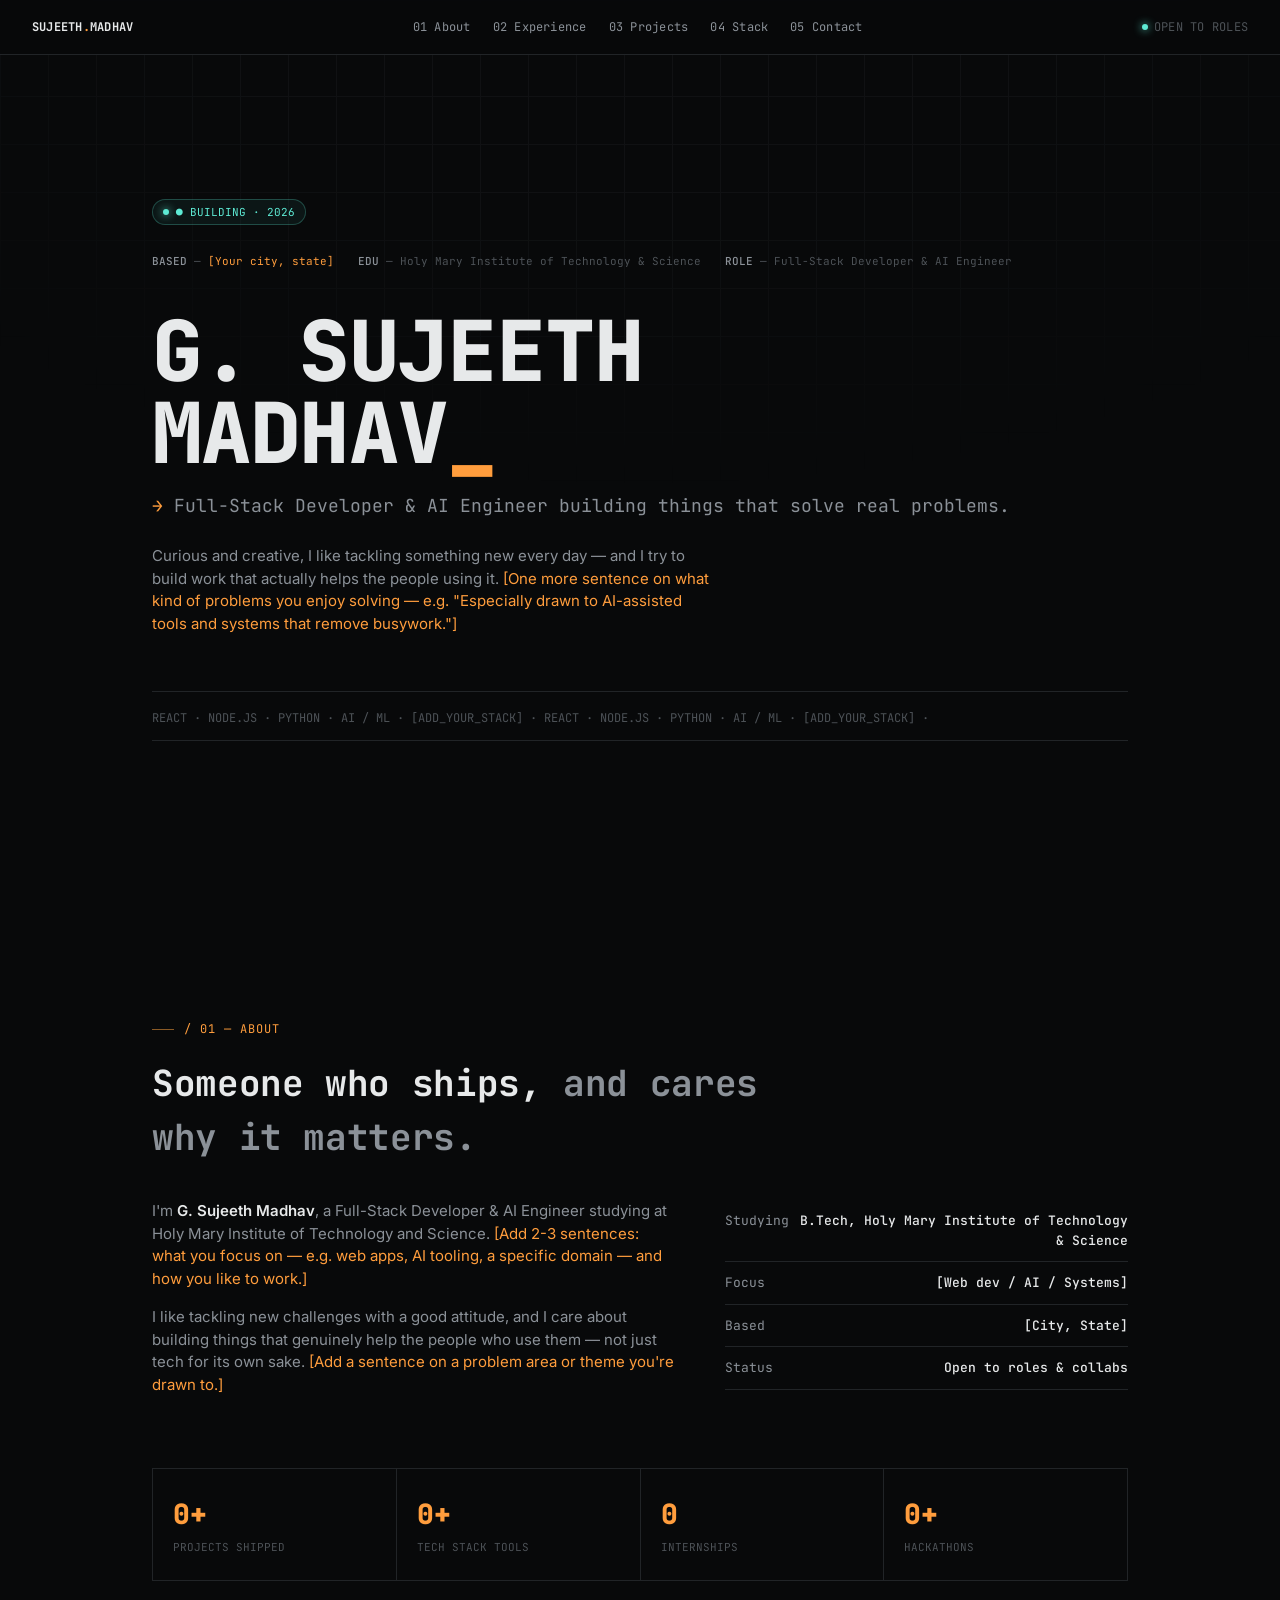
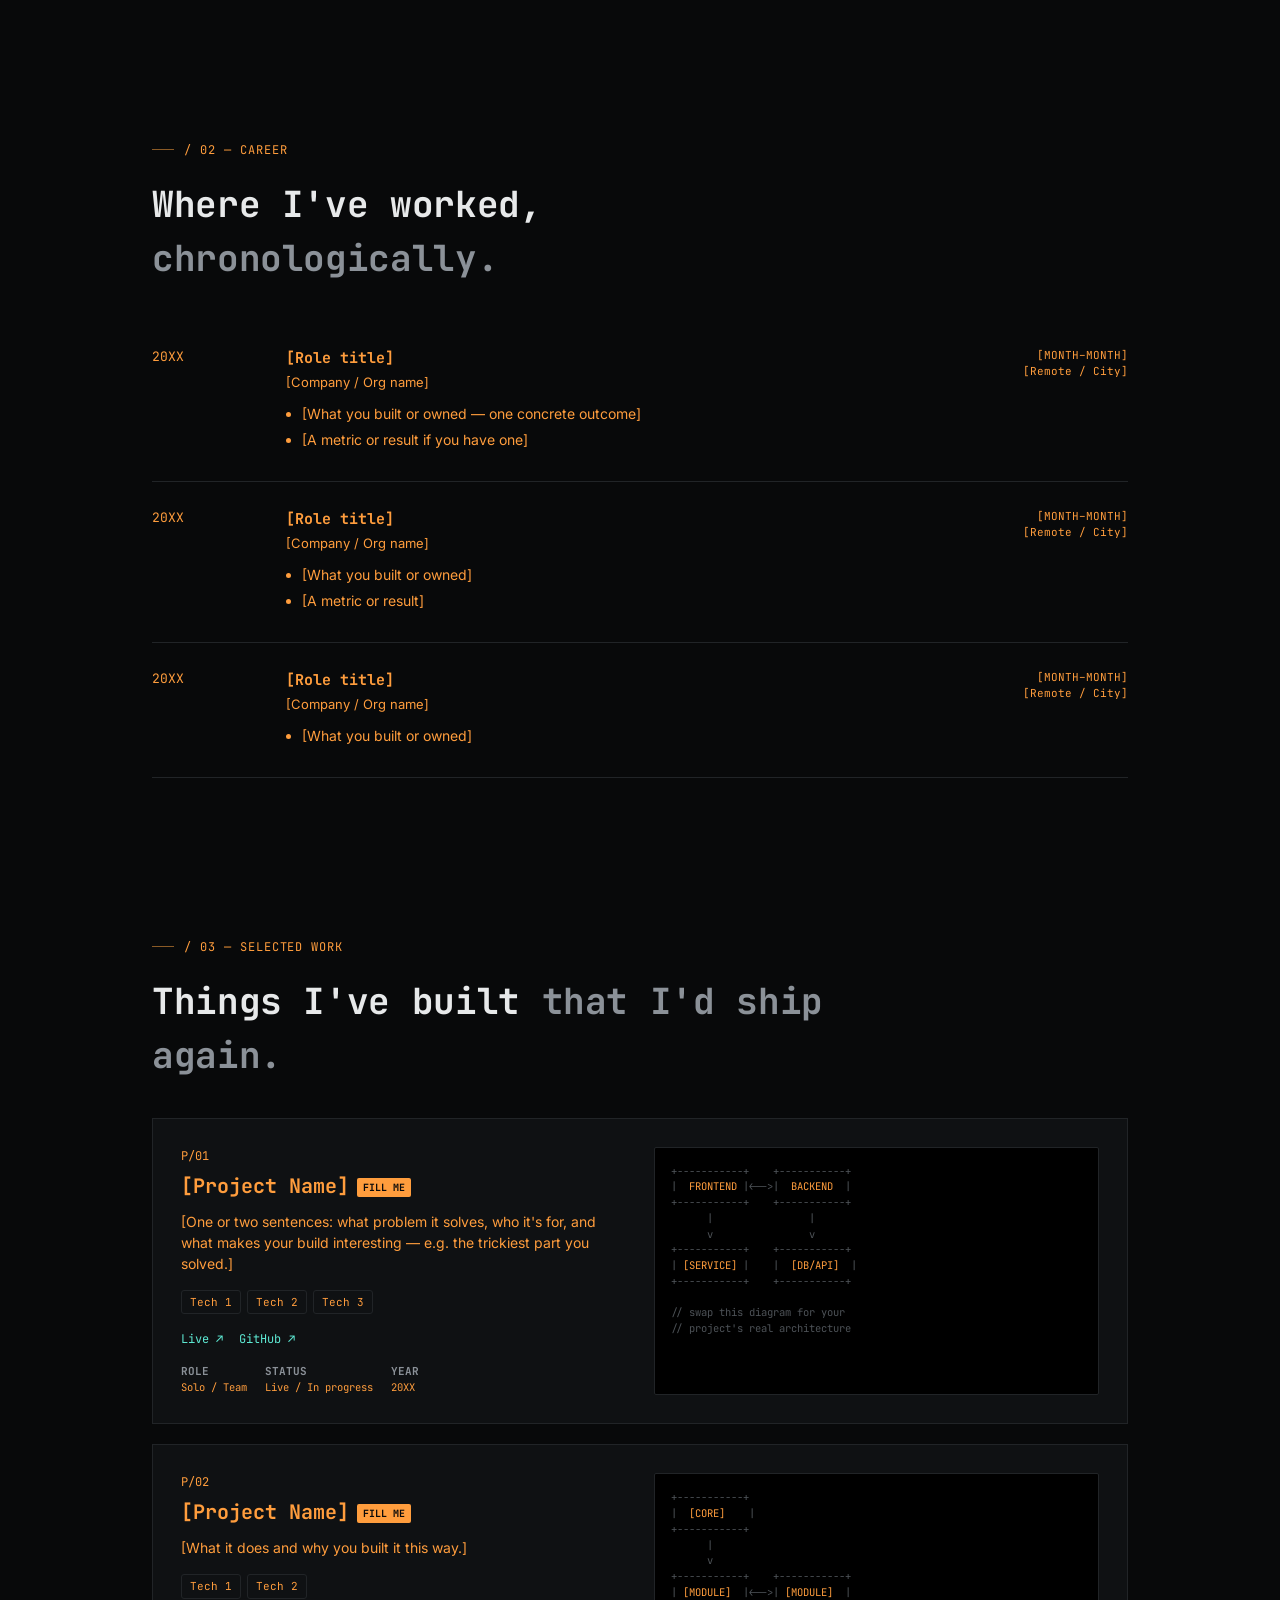
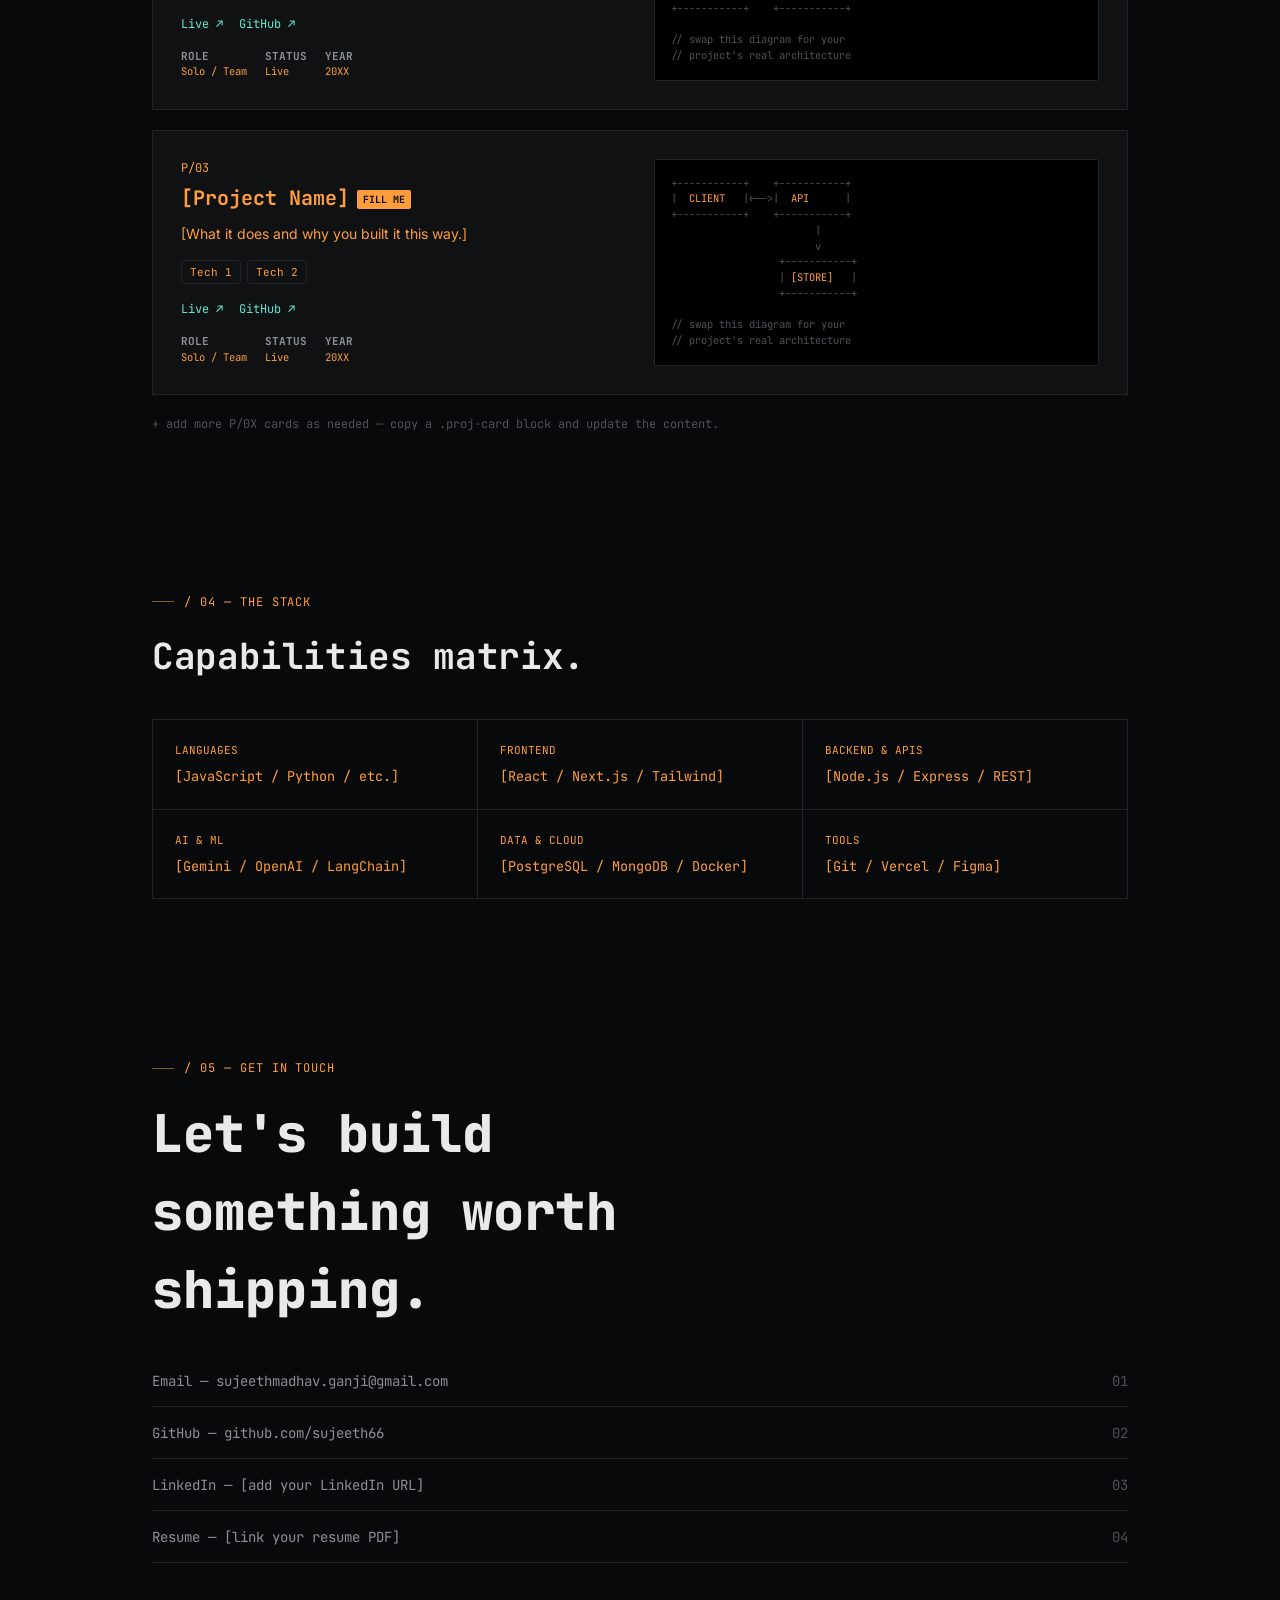
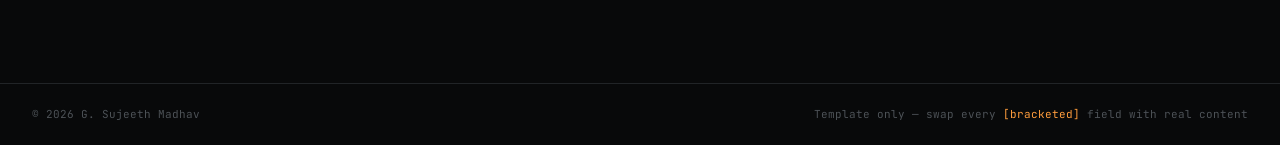
==== index.html @ eaa3fdd8 "second" ====
<!DOCTYPE html>
<html lang="en">
<head>
<meta charset="UTF-8">
<meta name="viewport" content="width=device-width, initial-scale=1.0">
<title>G. Sujeeth Madhav · Full-Stack Developer &amp; AI Engineer</title>
<style>
  @import url('https://fonts.googleapis.com/css2?family=JetBrains+Mono:wght@400;500;700;800&family=Inter:wght@400;500;600&display=swap');

  :root{
    --bg:#08090a;
    --bg-raised:#0f1113;
    --line:#212427;
    --text:#e7e9ea;
    --text-dim:#8b9198;
    --text-faint:#4d5257;
    --accent:#ff9d3d;
    --accent-dim:#8a5a26;
    --ok:#5eead4;
    --mono:'JetBrains Mono', ui-monospace, monospace;
    --sans:'Inter', system-ui, sans-serif;
  }
  *{box-sizing:border-box; margin:0; padding:0;}
  html{scroll-behavior:smooth;}
  body{
    background:var(--bg);
    color:var(--text);
    font-family:var(--sans);
    line-height:1.5;
    overflow-x:hidden;
  }
  ::selection{background:var(--accent); color:#08090a;}

  a{color:inherit; text-decoration:none;}
  .mono{font-family:var(--mono);}

  /* ---- scanline / grid backdrop ---- */
  .grid-bg{
    position:fixed; inset:0; z-index:-1; pointer-events:none;
    background-image:
      linear-gradient(var(--line) 1px, transparent 1px),
      linear-gradient(90deg, var(--line) 1px, transparent 1px);
    background-size:48px 48px;
    opacity:0.35;
    mask-image:radial-gradient(ellipse 80% 60% at 50% 0%, black 40%, transparent 90%);
  }

  /* ---- top bar ---- */
  header{
    position:fixed; top:0; left:0; right:0; z-index:100;
    display:flex; align-items:center; justify-content:space-between;
    padding:18px 32px;
    background:rgba(8,9,10,0.85);
    backdrop-filter:blur(8px);
    border-bottom:1px solid var(--line);
    font-family:var(--mono);
    font-size:12px;
    letter-spacing:0.02em;
  }
  header .brand{color:var(--text); font-weight:700;}
  header .brand span{color:var(--accent);}
  nav{display:flex; gap:22px;}
  nav a{color:var(--text-dim); transition:color .15s;}
  nav a:hover{color:var(--accent);}
  .clock{color:var(--text-faint); display:flex; gap:6px; align-items:center;}
  .dot{width:6px; height:6px; border-radius:50%; background:var(--ok); box-shadow:0 0 8px var(--ok);}
  @media (max-width:820px){ nav{display:none;} }

  section{ padding:120px 32px 40px; max-width:1040px; margin:0 auto; position:relative;}
  .section-tag{
    font-family:var(--mono); font-size:12px; color:var(--accent);
    display:flex; align-items:center; gap:10px; margin-bottom:18px;
    text-transform:uppercase; letter-spacing:0.08em;
  }
  .section-tag::before{content:''; width:22px; height:1px; background:var(--accent-dim);}
  h2{
    font-family:var(--mono); font-weight:700; font-size:clamp(24px,3.4vw,36px);
    letter-spacing:-0.01em; margin-bottom:36px; max-width:680px;
  }
  h2 em{color:var(--text-dim); font-style:normal;}

  /* ---- hero ---- */
  #hero{
    min-height:100svh; display:flex; flex-direction:column; justify-content:center;
    padding-top:80px;
  }
  .coords{
    font-family:var(--mono); font-size:11px; color:var(--text-faint);
    display:flex; flex-wrap:wrap; gap:24px; margin-bottom:40px;
  }
  .coords b{color:var(--text-dim); font-weight:500;}
  .status-pill{
    display:inline-flex; align-items:center; gap:7px;
    font-family:var(--mono); font-size:11px; color:var(--ok);
    border:1px solid rgba(94,234,212,0.25); background:rgba(94,234,212,0.06);
    padding:4px 10px; border-radius:20px; margin-bottom:28px; width:fit-content;
  }
  .status-pill .dot{background:var(--ok);}
  .hero-name{
    font-family:var(--mono); font-weight:800; text-transform:uppercase;
    font-size:clamp(38px,8vw,84px); line-height:0.98; letter-spacing:-0.01em;
    margin-bottom:18px;
  }
  .hero-name .cursor{color:var(--accent); animation:blink 1s step-end infinite;}
  @keyframes blink{50%{opacity:0;}}
  .hero-role{
    font-family:var(--mono); font-size:clamp(14px,2vw,18px); color:var(--text-dim);
    margin-bottom:8px;
  }
  .hero-role .arrow{color:var(--accent);}
  .hero-tagline{
    max-width:560px; color:var(--text-dim); font-size:15px; margin-top:18px;
  }
  .marquee{
    margin-top:56px; overflow:hidden; white-space:nowrap;
    border-top:1px solid var(--line); border-bottom:1px solid var(--line);
    padding:12px 0;
  }
  .marquee span{
    font-family:var(--mono); font-size:12px; color:var(--text-faint);
    display:inline-block; padding-right:40px;
    animation:scroll 26s linear infinite;
  }
  @keyframes scroll{ from{transform:translateX(0);} to{transform:translateX(-50%);} }

  /* ---- about / stats ---- */
  .about-grid{ display:grid; grid-template-columns:1.3fr 1fr; gap:50px; }
  @media (max-width:760px){ .about-grid{grid-template-columns:1fr;} }
  .about-copy{ color:var(--text-dim); font-size:15px; }
  .about-copy p{ margin-bottom:16px; }
  .about-copy strong{ color:var(--text); font-weight:600; }
  .fact-list{ font-family:var(--mono); font-size:13px; }
  .fact-row{
    display:flex; justify-content:space-between; padding:11px 0;
    border-bottom:1px solid var(--line); color:var(--text-dim);
  }
  .fact-row b{ color:var(--text); font-weight:500; text-align:right;}

  .stat-grid{ display:grid; grid-template-columns:repeat(4,1fr); gap:1px; background:var(--line); margin-top:56px; border:1px solid var(--line);}
  @media (max-width:700px){ .stat-grid{grid-template-columns:repeat(2,1fr);} }
  .stat-cell{ background:var(--bg); padding:24px 20px; }
  .stat-num{ font-family:var(--mono); font-weight:800; font-size:28px; color:var(--accent);}
  .stat-label{ font-family:var(--mono); font-size:11px; color:var(--text-faint); text-transform:uppercase; margin-top:4px;}

  /* ---- experience ---- */
  .exp-row{
    display:grid; grid-template-columns:110px 1fr 140px; gap:24px;
    padding:26px 0; border-bottom:1px solid var(--line);
  }
  .exp-row:first-of-type{ border-top:1px solid var(--line); }
  @media (max-width:700px){ .exp-row{grid-template-columns:1fr; gap:6px;} }
  .exp-year{ font-family:var(--mono); color:var(--accent); font-size:13px; }
  .exp-role{ font-family:var(--mono); font-weight:700; font-size:15px; margin-bottom:4px;}
  .exp-org{ color:var(--text-dim); font-size:13px; margin-bottom:10px;}
  .exp-points{ color:var(--text-dim); font-size:14px; }
  .exp-points li{ margin-left:16px; margin-bottom:5px; }
  .exp-meta{ font-family:var(--mono); font-size:11px; color:var(--text-faint); text-align:right;}
  @media (max-width:700px){ .exp-meta{text-align:left;} }

  /* ---- projects ---- */
  .proj-card{
    border:1px solid var(--line); background:var(--bg-raised);
    padding:28px; margin-bottom:20px; display:grid; grid-template-columns:1fr 1fr; gap:28px;
  }
  @media (max-width:760px){ .proj-card{grid-template-columns:1fr;} }
  .proj-id{ font-family:var(--mono); color:var(--accent); font-size:12px; margin-bottom:6px;}
  .proj-title{ font-family:var(--mono); font-weight:700; font-size:20px; margin-bottom:10px;}
  .proj-desc{ color:var(--text-dim); font-size:14px; margin-bottom:16px;}
  .proj-tags{ display:flex; flex-wrap:wrap; gap:6px; margin-bottom:16px;}
  .tag{
    font-family:var(--mono); font-size:11px; color:var(--text-dim);
    border:1px solid var(--line); padding:3px 8px; border-radius:3px;
  }
  .proj-links{ font-family:var(--mono); font-size:12px; display:flex; gap:16px;}
  .proj-links a{ color:var(--ok); border-bottom:1px solid transparent; }
  .proj-links a:hover{ border-color:var(--ok); }
  .ascii-box{
    background:#000; border:1px solid var(--line); border-radius:2px;
    padding:16px; font-family:var(--mono); font-size:10.5px; line-height:1.5;
    color:var(--text-faint); overflow-x:auto; white-space:pre;
  }
  .ascii-box .hl{ color:var(--accent); }
  .proj-meta-row{ display:flex; gap:18px; margin-top:14px; flex-wrap:wrap;}
  .proj-meta{ font-family:var(--mono); font-size:10.5px; color:var(--text-faint); }
  .proj-meta b{ color:var(--text-dim); display:block; font-size:11px; }
  .placeholder-flag{
    display:inline-block; font-family:var(--mono); font-size:10px; color:#08090a;
    background:var(--accent); padding:2px 6px; border-radius:2px; margin-left:8px; vertical-align:middle;
  }

  /* ---- skills ---- */
  .skill-grid{ display:grid; grid-template-columns:repeat(3,1fr); gap:1px; background:var(--line); border:1px solid var(--line);}
  @media (max-width:700px){ .skill-grid{grid-template-columns:1fr;} }
  .skill-cell{ background:var(--bg); padding:22px; }
  .skill-cat{ font-family:var(--mono); font-size:11px; color:var(--accent); text-transform:uppercase; margin-bottom:8px;}
  .skill-items{ font-family:var(--mono); font-size:13.5px; color:var(--text-dim); }

  /* ---- contact ---- */
  #contact{ padding-bottom:120px; }
  .contact-title{
    font-family:var(--mono); font-weight:800; font-size:clamp(28px,5vw,52px);
    margin-bottom:28px;
  }
  .contact-links{ display:flex; flex-direction:column; gap:2px; font-family:var(--mono); font-size:14px;}
  .contact-links a{
    display:flex; justify-content:space-between; padding:14px 0; border-bottom:1px solid var(--line);
    color:var(--text-dim); transition:color .15s, padding-left .15s;
  }
  .contact-links a:hover{ color:var(--accent); padding-left:8px; }
  .contact-links .idx{ color:var(--text-faint); }

  footer{
    border-top:1px solid var(--line); padding:22px 32px; font-family:var(--mono); font-size:11px;
    color:var(--text-faint); display:flex; justify-content:space-between; flex-wrap:wrap; gap:8px;
  }

  .fill-me{ color:var(--accent); }
</style>
</head>
<body>

<div class="grid-bg"></div>

<header>
  <div class="brand">SUJEETH<span>.</span>MADHAV</div>
  <nav>
    <a href="#about">01 About</a>
    <a href="#experience">02 Experience</a>
    <a href="#projects">03 Projects</a>
    <a href="#skills">04 Stack</a>
    <a href="#contact">05 Contact</a>
  </nav>
  <div class="clock mono"><span class="dot"></span> OPEN TO ROLES</div>
</header>

<section id="hero">
  <div class="status-pill"><span class="dot"></span> ● BUILDING · 2026</div>
  <div class="coords mono">
    <span><b>BASED</b> — <span class="fill-me">[Your city, state]</span></span>
    <span><b>EDU</b> — Holy Mary Institute of Technology &amp; Science</span>
    <span><b>ROLE</b> — Full-Stack Developer &amp; AI Engineer</span>
  </div>
  <div class="hero-name">G. SUJEETH<br>MADHAV<span class="cursor">_</span></div>
  <div class="hero-role"><span class="arrow">→</span> Full-Stack Developer &amp; AI Engineer building things that solve real problems.</div>
  <p class="hero-tagline">
    Curious and creative, I like tackling something new every day — and I try to build work that
    actually helps the people using it. <span class="fill-me">[One more sentence on what kind of problems you enjoy solving — e.g. "Especially drawn to AI-assisted tools and systems that remove busywork."]</span>
  </p>
  <div class="marquee">
    <span>REACT · NODE.JS · PYTHON · AI / ML · [ADD_YOUR_STACK] · REACT · NODE.JS · PYTHON · AI / ML · [ADD_YOUR_STACK] · </span>
  </div>
</section>

<section id="about">
  <div class="section-tag">/ 01 — About</div>
  <h2>Someone who ships, <em>and cares why it matters.</em></h2>
  <div class="about-grid">
    <div class="about-copy">
      <p>
        I'm <strong>G. Sujeeth Madhav</strong>, a Full-Stack Developer &amp; AI Engineer studying at
        Holy Mary Institute of Technology and Science. <span class="fill-me">[Add 2-3 sentences: what you focus on — e.g. web apps, AI tooling, a specific domain — and how you like to work.]</span>
      </p>
      <p>
        I like tackling new challenges with a good attitude, and I care about building things that
        genuinely help the people who use them — not just tech for its own sake.
        <span class="fill-me">[Add a sentence on a problem area or theme you're drawn to.]</span>
      </p>
    </div>
    <div class="fact-list">
      <div class="fact-row"><span>Studying</span><b>B.Tech, Holy Mary Institute of Technology &amp; Science</b></div>
      <div class="fact-row"><span>Focus</span><b class="fill-me">[Web dev / AI / Systems]</b></div>
      <div class="fact-row"><span>Based</span><b class="fill-me">[City, State]</b></div>
      <div class="fact-row"><span>Status</span><b>Open to roles &amp; collabs</b></div>
    </div>
  </div>
  <div class="stat-grid">
    <div class="stat-cell"><div class="stat-num fill-me">0+</div><div class="stat-label">Projects Shipped</div></div>
    <div class="stat-cell"><div class="stat-num fill-me">0+</div><div class="stat-label">Tech Stack Tools</div></div>
    <div class="stat-cell"><div class="stat-num fill-me">0</div><div class="stat-label">Internships</div></div>
    <div class="stat-cell"><div class="stat-num fill-me">0+</div><div class="stat-label">Hackathons</div></div>
  </div>
</section>

<section id="experience">
  <div class="section-tag">/ 02 — Career</div>
  <h2>Where I've worked, <em>chronologically.</em></h2>

  <div class="exp-row">
    <div class="exp-year mono fill-me">20XX</div>
    <div>
      <div class="exp-role fill-me">[Role title]</div>
      <div class="exp-org fill-me">[Company / Org name]</div>
      <ul class="exp-points">
        <li class="fill-me">[What you built or owned — one concrete outcome]</li>
        <li class="fill-me">[A metric or result if you have one]</li>
      </ul>
    </div>
    <div class="exp-meta fill-me">[MONTH–MONTH]<br>[Remote / City]</div>
  </div>

  <div class="exp-row">
    <div class="exp-year mono fill-me">20XX</div>
    <div>
      <div class="exp-role fill-me">[Role title]</div>
      <div class="exp-org fill-me">[Company / Org name]</div>
      <ul class="exp-points">
        <li class="fill-me">[What you built or owned]</li>
        <li class="fill-me">[A metric or result]</li>
      </ul>
    </div>
    <div class="exp-meta fill-me">[MONTH–MONTH]<br>[Remote / City]</div>
  </div>

  <div class="exp-row">
    <div class="exp-year mono fill-me">20XX</div>
    <div>
      <div class="exp-role fill-me">[Role title]</div>
      <div class="exp-org fill-me">[Company / Org name]</div>
      <ul class="exp-points">
        <li class="fill-me">[What you built or owned]</li>
      </ul>
    </div>
    <div class="exp-meta fill-me">[MONTH–MONTH]<br>[Remote / City]</div>
  </div>
</section>

<section id="projects">
  <div class="section-tag">/ 03 — Selected work</div>
  <h2>Things I've built <em>that I'd ship again.</em></h2>

  <div class="proj-card">
    <div>
      <div class="proj-id">P/01</div>
      <div class="proj-title fill-me">[Project Name]<span class="placeholder-flag">FILL ME</span></div>
      <div class="proj-desc fill-me">[One or two sentences: what problem it solves, who it's for, and what makes your build interesting — e.g. the trickiest part you solved.]</div>
      <div class="proj-tags">
        <span class="tag fill-me">Tech 1</span><span class="tag fill-me">Tech 2</span><span class="tag fill-me">Tech 3</span>
      </div>
      <div class="proj-links">
        <a href="#" class="fill-me">Live ↗</a>
        <a href="#" class="fill-me">GitHub ↗</a>
      </div>
      <div class="proj-meta-row">
        <div class="proj-meta"><b>ROLE</b><span class="fill-me">Solo / Team</span></div>
        <div class="proj-meta"><b>STATUS</b><span class="fill-me">Live / In progress</span></div>
        <div class="proj-meta"><b>YEAR</b><span class="fill-me">20XX</span></div>
      </div>
    </div>
    <div class="ascii-box">+-----------+    +-----------+
|  <span class="hl">FRONTEND</span> |&lt;--&gt;|  <span class="hl">BACKEND</span>  |
+-----------+    +-----------+
      |                |
      v                v
+-----------+    +-----------+
| <span class="hl">[SERVICE]</span> |    |  <span class="hl">[DB/API]</span>  |
+-----------+    +-----------+

// swap this diagram for your
// project's real architecture</div>
  </div>

  <div class="proj-card">
    <div>
      <div class="proj-id">P/02</div>
      <div class="proj-title fill-me">[Project Name]<span class="placeholder-flag">FILL ME</span></div>
      <div class="proj-desc fill-me">[What it does and why you built it this way.]</div>
      <div class="proj-tags">
        <span class="tag fill-me">Tech 1</span><span class="tag fill-me">Tech 2</span>
      </div>
      <div class="proj-links">
        <a href="#" class="fill-me">Live ↗</a>
        <a href="#" class="fill-me">GitHub ↗</a>
      </div>
      <div class="proj-meta-row">
        <div class="proj-meta"><b>ROLE</b><span class="fill-me">Solo / Team</span></div>
        <div class="proj-meta"><b>STATUS</b><span class="fill-me">Live</span></div>
        <div class="proj-meta"><b>YEAR</b><span class="fill-me">20XX</span></div>
      </div>
    </div>
    <div class="ascii-box">+-----------+
|  <span class="hl">[CORE]</span>    |
+-----------+
      |
      v
+-----------+    +-----------+
| <span class="hl">[MODULE]</span>  |&lt;--&gt;| <span class="hl">[MODULE]</span>  |
+-----------+    +-----------+

// swap this diagram for your
// project's real architecture</div>
  </div>

  <div class="proj-card">
    <div>
      <div class="proj-id">P/03</div>
      <div class="proj-title fill-me">[Project Name]<span class="placeholder-flag">FILL ME</span></div>
      <div class="proj-desc fill-me">[What it does and why you built it this way.]</div>
      <div class="proj-tags">
        <span class="tag fill-me">Tech 1</span><span class="tag fill-me">Tech 2</span>
      </div>
      <div class="proj-links">
        <a href="#" class="fill-me">Live ↗</a>
        <a href="#" class="fill-me">GitHub ↗</a>
      </div>
      <div class="proj-meta-row">
        <div class="proj-meta"><b>ROLE</b><span class="fill-me">Solo / Team</span></div>
        <div class="proj-meta"><b>STATUS</b><span class="fill-me">Live</span></div>
        <div class="proj-meta"><b>YEAR</b><span class="fill-me">20XX</span></div>
      </div>
    </div>
    <div class="ascii-box">+-----------+    +-----------+
|  <span class="hl">CLIENT</span>   |&lt;--&gt;|  <span class="hl">API</span>      |
+-----------+    +-----------+
                        |
                        v
                  +-----------+
                  | <span class="hl">[STORE]</span>   |
                  +-----------+

// swap this diagram for your
// project's real architecture</div>
  </div>

  <p class="mono" style="font-size:12px; color:var(--text-faint); margin-top:8px;">
    + add more P/0X cards as needed — copy a .proj-card block and update the content.
  </p>
</section>

<section id="skills">
  <div class="section-tag">/ 04 — The stack</div>
  <h2>Capabilities matrix.</h2>
  <div class="skill-grid">
    <div class="skill-cell">
      <div class="skill-cat">Languages</div>
      <div class="skill-items fill-me">[JavaScript / Python / etc.]</div>
    </div>
    <div class="skill-cell">
      <div class="skill-cat">Frontend</div>
      <div class="skill-items fill-me">[React / Next.js / Tailwind]</div>
    </div>
    <div class="skill-cell">
      <div class="skill-cat">Backend &amp; APIs</div>
      <div class="skill-items fill-me">[Node.js / Express / REST]</div>
    </div>
    <div class="skill-cell">
      <div class="skill-cat">AI &amp; ML</div>
      <div class="skill-items fill-me">[Gemini / OpenAI / LangChain]</div>
    </div>
    <div class="skill-cell">
      <div class="skill-cat">Data &amp; Cloud</div>
      <div class="skill-items fill-me">[PostgreSQL / MongoDB / Docker]</div>
    </div>
    <div class="skill-cell">
      <div class="skill-cat">Tools</div>
      <div class="skill-items fill-me">[Git / Vercel / Figma]</div>
    </div>
  </div>
</section>

<section id="contact">
  <div class="section-tag">/ 05 — Get in touch</div>
  <div class="contact-title">Let's build<br>something worth<br>shipping.</div>
  <div class="contact-links">
    <a href="mailto:sujeethmadhav.ganji@gmail.com"><span>Email — sujeethmadhav.ganji@gmail.com</span><span class="idx">01</span></a>
    <a href="https://github.com/sujeeth66"><span>GitHub — github.com/sujeeth66</span><span class="idx">02</span></a>
    <a href="#" class="fill-me"><span>LinkedIn — [add your LinkedIn URL]</span><span class="idx">03</span></a>
    <a href="#" class="fill-me"><span>Resume — [link your resume PDF]</span><span class="idx">04</span></a>
  </div>
</section>

<footer>
  <span>© 2026 G. Sujeeth Madhav</span>
  <span>Template only — swap every <span class="fill-me">[bracketed]</span> field with real content</span>
</footer>

</body>
</html>
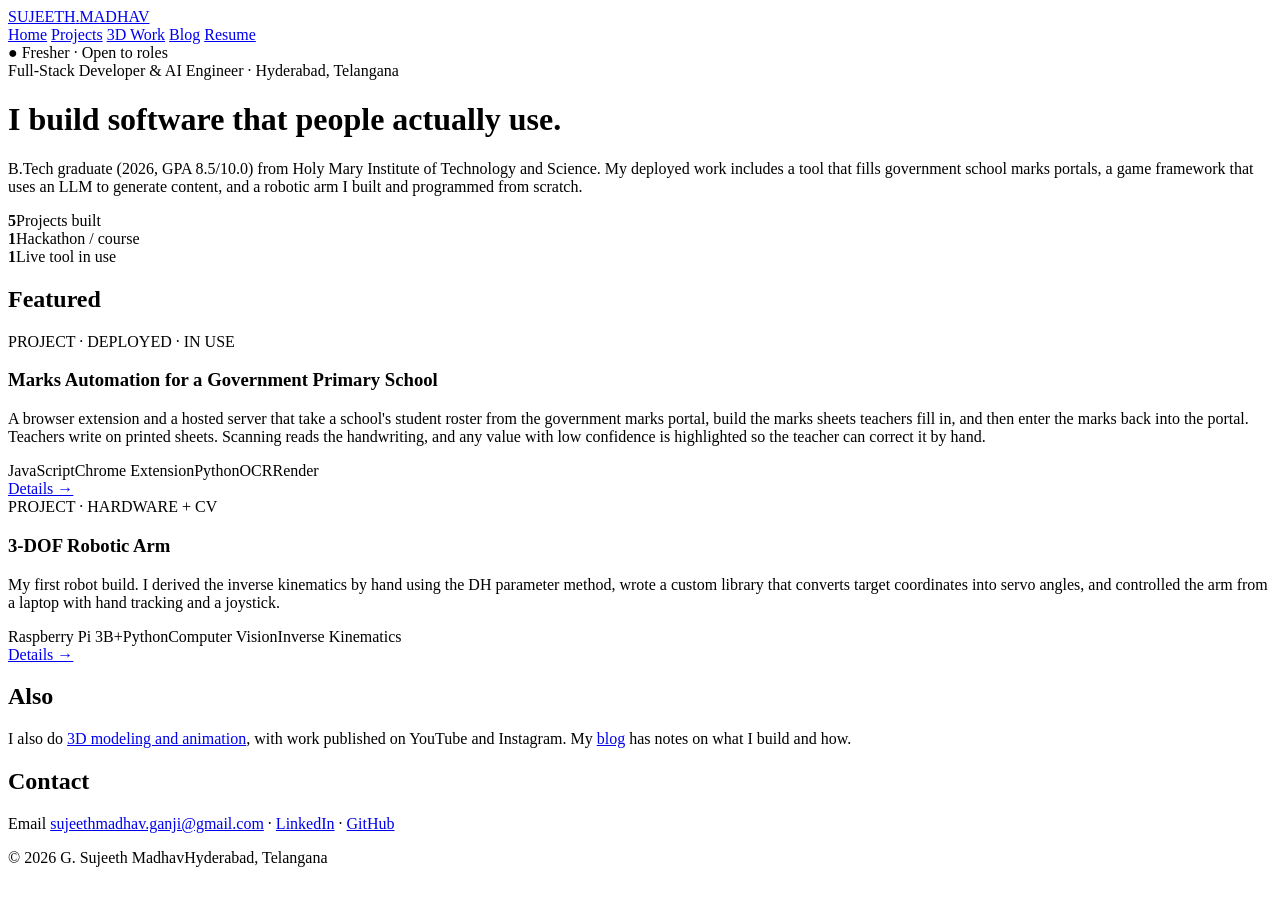
==== commit 9cb05a6c: "implementing_blogs" ====
--- a/index.html
+++ b/index.html
@@ -3,475 +3,57 @@
 <head>
 <meta charset="UTF-8">
 <meta name="viewport" content="width=device-width, initial-scale=1.0">
-<title>G. Sujeeth Madhav · Full-Stack Developer &amp; AI Engineer</title>
-<style>
-  @import url('https://fonts.googleapis.com/css2?family=JetBrains+Mono:wght@400;500;700;800&family=Inter:wght@400;500;600&display=swap');
-
-  :root{
-    --bg:#08090a;
-    --bg-raised:#0f1113;
-    --line:#212427;
-    --text:#e7e9ea;
-    --text-dim:#8b9198;
-    --text-faint:#4d5257;
-    --accent:#ff9d3d;
-    --accent-dim:#8a5a26;
-    --ok:#5eead4;
-    --mono:'JetBrains Mono', ui-monospace, monospace;
-    --sans:'Inter', system-ui, sans-serif;
-  }
-  *{box-sizing:border-box; margin:0; padding:0;}
-  html{scroll-behavior:smooth;}
-  body{
-    background:var(--bg);
-    color:var(--text);
-    font-family:var(--sans);
-    line-height:1.5;
-    overflow-x:hidden;
-  }
-  ::selection{background:var(--accent); color:#08090a;}
-
-  a{color:inherit; text-decoration:none;}
-  .mono{font-family:var(--mono);}
-
-  /* ---- scanline / grid backdrop ---- */
-  .grid-bg{
-    position:fixed; inset:0; z-index:-1; pointer-events:none;
-    background-image:
-      linear-gradient(var(--line) 1px, transparent 1px),
-      linear-gradient(90deg, var(--line) 1px, transparent 1px);
-    background-size:48px 48px;
-    opacity:0.35;
-    mask-image:radial-gradient(ellipse 80% 60% at 50% 0%, black 40%, transparent 90%);
-  }
-
-  /* ---- top bar ---- */
-  header{
-    position:fixed; top:0; left:0; right:0; z-index:100;
-    display:flex; align-items:center; justify-content:space-between;
-    padding:18px 32px;
-    background:rgba(8,9,10,0.85);
-    backdrop-filter:blur(8px);
-    border-bottom:1px solid var(--line);
-    font-family:var(--mono);
-    font-size:12px;
-    letter-spacing:0.02em;
-  }
-  header .brand{color:var(--text); font-weight:700;}
-  header .brand span{color:var(--accent);}
-  nav{display:flex; gap:22px;}
-  nav a{color:var(--text-dim); transition:color .15s;}
-  nav a:hover{color:var(--accent);}
-  .clock{color:var(--text-faint); display:flex; gap:6px; align-items:center;}
-  .dot{width:6px; height:6px; border-radius:50%; background:var(--ok); box-shadow:0 0 8px var(--ok);}
-  @media (max-width:820px){ nav{display:none;} }
-
-  section{ padding:120px 32px 40px; max-width:1040px; margin:0 auto; position:relative;}
-  .section-tag{
-    font-family:var(--mono); font-size:12px; color:var(--accent);
-    display:flex; align-items:center; gap:10px; margin-bottom:18px;
-    text-transform:uppercase; letter-spacing:0.08em;
-  }
-  .section-tag::before{content:''; width:22px; height:1px; background:var(--accent-dim);}
-  h2{
-    font-family:var(--mono); font-weight:700; font-size:clamp(24px,3.4vw,36px);
-    letter-spacing:-0.01em; margin-bottom:36px; max-width:680px;
-  }
-  h2 em{color:var(--text-dim); font-style:normal;}
-
-  /* ---- hero ---- */
-  #hero{
-    min-height:100svh; display:flex; flex-direction:column; justify-content:center;
-    padding-top:80px;
-  }
-  .coords{
-    font-family:var(--mono); font-size:11px; color:var(--text-faint);
-    display:flex; flex-wrap:wrap; gap:24px; margin-bottom:40px;
-  }
-  .coords b{color:var(--text-dim); font-weight:500;}
-  .status-pill{
-    display:inline-flex; align-items:center; gap:7px;
-    font-family:var(--mono); font-size:11px; color:var(--ok);
-    border:1px solid rgba(94,234,212,0.25); background:rgba(94,234,212,0.06);
-    padding:4px 10px; border-radius:20px; margin-bottom:28px; width:fit-content;
-  }
-  .status-pill .dot{background:var(--ok);}
-  .hero-name{
-    font-family:var(--mono); font-weight:800; text-transform:uppercase;
-    font-size:clamp(38px,8vw,84px); line-height:0.98; letter-spacing:-0.01em;
-    margin-bottom:18px;
-  }
-  .hero-name .cursor{color:var(--accent); animation:blink 1s step-end infinite;}
-  @keyframes blink{50%{opacity:0;}}
-  .hero-role{
-    font-family:var(--mono); font-size:clamp(14px,2vw,18px); color:var(--text-dim);
-    margin-bottom:8px;
-  }
-  .hero-role .arrow{color:var(--accent);}
-  .hero-tagline{
-    max-width:560px; color:var(--text-dim); font-size:15px; margin-top:18px;
-  }
-  .marquee{
-    margin-top:56px; overflow:hidden; white-space:nowrap;
-    border-top:1px solid var(--line); border-bottom:1px solid var(--line);
-    padding:12px 0;
-  }
-  .marquee span{
-    font-family:var(--mono); font-size:12px; color:var(--text-faint);
-    display:inline-block; padding-right:40px;
-    animation:scroll 26s linear infinite;
-  }
-  @keyframes scroll{ from{transform:translateX(0);} to{transform:translateX(-50%);} }
-
-  /* ---- about / stats ---- */
-  .about-grid{ display:grid; grid-template-columns:1.3fr 1fr; gap:50px; }
-  @media (max-width:760px){ .about-grid{grid-template-columns:1fr;} }
-  .about-copy{ color:var(--text-dim); font-size:15px; }
-  .about-copy p{ margin-bottom:16px; }
-  .about-copy strong{ color:var(--text); font-weight:600; }
-  .fact-list{ font-family:var(--mono); font-size:13px; }
-  .fact-row{
-    display:flex; justify-content:space-between; padding:11px 0;
-    border-bottom:1px solid var(--line); color:var(--text-dim);
-  }
-  .fact-row b{ color:var(--text); font-weight:500; text-align:right;}
-
-  .stat-grid{ display:grid; grid-template-columns:repeat(4,1fr); gap:1px; background:var(--line); margin-top:56px; border:1px solid var(--line);}
-  @media (max-width:700px){ .stat-grid{grid-template-columns:repeat(2,1fr);} }
-  .stat-cell{ background:var(--bg); padding:24px 20px; }
-  .stat-num{ font-family:var(--mono); font-weight:800; font-size:28px; color:var(--accent);}
-  .stat-label{ font-family:var(--mono); font-size:11px; color:var(--text-faint); text-transform:uppercase; margin-top:4px;}
-
-  /* ---- experience ---- */
-  .exp-row{
-    display:grid; grid-template-columns:110px 1fr 140px; gap:24px;
-    padding:26px 0; border-bottom:1px solid var(--line);
-  }
-  .exp-row:first-of-type{ border-top:1px solid var(--line); }
-  @media (max-width:700px){ .exp-row{grid-template-columns:1fr; gap:6px;} }
-  .exp-year{ font-family:var(--mono); color:var(--accent); font-size:13px; }
-  .exp-role{ font-family:var(--mono); font-weight:700; font-size:15px; margin-bottom:4px;}
-  .exp-org{ color:var(--text-dim); font-size:13px; margin-bottom:10px;}
-  .exp-points{ color:var(--text-dim); font-size:14px; }
-  .exp-points li{ margin-left:16px; margin-bottom:5px; }
-  .exp-meta{ font-family:var(--mono); font-size:11px; color:var(--text-faint); text-align:right;}
-  @media (max-width:700px){ .exp-meta{text-align:left;} }
-
-  /* ---- projects ---- */
-  .proj-card{
-    border:1px solid var(--line); background:var(--bg-raised);
-    padding:28px; margin-bottom:20px; display:grid; grid-template-columns:1fr 1fr; gap:28px;
-  }
-  @media (max-width:760px){ .proj-card{grid-template-columns:1fr;} }
-  .proj-id{ font-family:var(--mono); color:var(--accent); font-size:12px; margin-bottom:6px;}
-  .proj-title{ font-family:var(--mono); font-weight:700; font-size:20px; margin-bottom:10px;}
-  .proj-desc{ color:var(--text-dim); font-size:14px; margin-bottom:16px;}
-  .proj-tags{ display:flex; flex-wrap:wrap; gap:6px; margin-bottom:16px;}
-  .tag{
-    font-family:var(--mono); font-size:11px; color:var(--text-dim);
-    border:1px solid var(--line); padding:3px 8px; border-radius:3px;
-  }
-  .proj-links{ font-family:var(--mono); font-size:12px; display:flex; gap:16px;}
-  .proj-links a{ color:var(--ok); border-bottom:1px solid transparent; }
-  .proj-links a:hover{ border-color:var(--ok); }
-  .ascii-box{
-    background:#000; border:1px solid var(--line); border-radius:2px;
-    padding:16px; font-family:var(--mono); font-size:10.5px; line-height:1.5;
-    color:var(--text-faint); overflow-x:auto; white-space:pre;
-  }
-  .ascii-box .hl{ color:var(--accent); }
-  .proj-meta-row{ display:flex; gap:18px; margin-top:14px; flex-wrap:wrap;}
-  .proj-meta{ font-family:var(--mono); font-size:10.5px; color:var(--text-faint); }
-  .proj-meta b{ color:var(--text-dim); display:block; font-size:11px; }
-  .placeholder-flag{
-    display:inline-block; font-family:var(--mono); font-size:10px; color:#08090a;
-    background:var(--accent); padding:2px 6px; border-radius:2px; margin-left:8px; vertical-align:middle;
-  }
-
-  /* ---- skills ---- */
-  .skill-grid{ display:grid; grid-template-columns:repeat(3,1fr); gap:1px; background:var(--line); border:1px solid var(--line);}
-  @media (max-width:700px){ .skill-grid{grid-template-columns:1fr;} }
-  .skill-cell{ background:var(--bg); padding:22px; }
-  .skill-cat{ font-family:var(--mono); font-size:11px; color:var(--accent); text-transform:uppercase; margin-bottom:8px;}
-  .skill-items{ font-family:var(--mono); font-size:13.5px; color:var(--text-dim); }
-
-  /* ---- contact ---- */
-  #contact{ padding-bottom:120px; }
-  .contact-title{
-    font-family:var(--mono); font-weight:800; font-size:clamp(28px,5vw,52px);
-    margin-bottom:28px;
-  }
-  .contact-links{ display:flex; flex-direction:column; gap:2px; font-family:var(--mono); font-size:14px;}
-  .contact-links a{
-    display:flex; justify-content:space-between; padding:14px 0; border-bottom:1px solid var(--line);
-    color:var(--text-dim); transition:color .15s, padding-left .15s;
-  }
-  .contact-links a:hover{ color:var(--accent); padding-left:8px; }
-  .contact-links .idx{ color:var(--text-faint); }
-
-  footer{
-    border-top:1px solid var(--line); padding:22px 32px; font-family:var(--mono); font-size:11px;
-    color:var(--text-faint); display:flex; justify-content:space-between; flex-wrap:wrap; gap:8px;
-  }
-
-  .fill-me{ color:var(--accent); }
-</style>
+<title>G. Sujeeth Madhav · Full-Stack Developer & AI Engineer</title>
+<meta name="description" content="Portfolio of G. Sujeeth Madhav: full-stack and AI projects, a deployed school automation tool, robotics, and 3D animation.">
+<link rel="stylesheet" href="assets/style.css">
+<link href="https://fonts.googleapis.com/css2?family=JetBrains+Mono:wght@400;700;800&family=Inter:wght@400;500;600&display=swap" rel="stylesheet">
 </head>
 <body>
+<header>
+  <a class="brand" href="index.html">SUJEETH<span>.</span>MADHAV</a>
+  <nav>
+    <a href="index.html">Home</a>
+    <a href="projects.html">Projects</a>
+    <a href="3d-work.html">3D Work</a>
+    <a href="blog/index.html">Blog</a>
+    <a href="resume.html">Resume</a>
+  </nav>
+</header>
+<main>
+  <div class="pill">● Fresher · Open to roles</div>
+  <div class="tag-line">Full-Stack Developer &amp; AI Engineer · Hyderabad, Telangana</div>
+  <h1>I build software that people actually use.</h1>
+  <p class="lead">B.Tech graduate (2026, GPA 8.5/10.0) from Holy Mary Institute of Technology and Science. My deployed work includes a tool that fills government school marks portals, a game framework that uses an LLM to generate content, and a robotic arm I built and programmed from scratch.</p>
 
-<div class="grid-bg"></div>
-
-<header>
-  <div class="brand">SUJEETH<span>.</span>MADHAV</div>
-  <nav>
-    <a href="#about">01 About</a>
-    <a href="#experience">02 Experience</a>
-    <a href="#projects">03 Projects</a>
-    <a href="#skills">04 Stack</a>
-    <a href="#contact">05 Contact</a>
-  </nav>
-  <div class="clock mono"><span class="dot"></span> OPEN TO ROLES</div>
-</header>
-
-<section id="hero">
-  <div class="status-pill"><span class="dot"></span> ● BUILDING · 2026</div>
-  <div class="coords mono">
-    <span><b>BASED</b> — <span class="fill-me">[Your city, state]</span></span>
-    <span><b>EDU</b> — Holy Mary Institute of Technology &amp; Science</span>
-    <span><b>ROLE</b> — Full-Stack Developer &amp; AI Engineer</span>
-  </div>
-  <div class="hero-name">G. SUJEETH<br>MADHAV<span class="cursor">_</span></div>
-  <div class="hero-role"><span class="arrow">→</span> Full-Stack Developer &amp; AI Engineer building things that solve real problems.</div>
-  <p class="hero-tagline">
-    Curious and creative, I like tackling something new every day — and I try to build work that
-    actually helps the people using it. <span class="fill-me">[One more sentence on what kind of problems you enjoy solving — e.g. "Especially drawn to AI-assisted tools and systems that remove busywork."]</span>
-  </p>
-  <div class="marquee">
-    <span>REACT · NODE.JS · PYTHON · AI / ML · [ADD_YOUR_STACK] · REACT · NODE.JS · PYTHON · AI / ML · [ADD_YOUR_STACK] · </span>
-  </div>
-</section>
-
-<section id="about">
-  <div class="section-tag">/ 01 — About</div>
-  <h2>Someone who ships, <em>and cares why it matters.</em></h2>
-  <div class="about-grid">
-    <div class="about-copy">
-      <p>
-        I'm <strong>G. Sujeeth Madhav</strong>, a Full-Stack Developer &amp; AI Engineer studying at
-        Holy Mary Institute of Technology and Science. <span class="fill-me">[Add 2-3 sentences: what you focus on — e.g. web apps, AI tooling, a specific domain — and how you like to work.]</span>
-      </p>
-      <p>
-        I like tackling new challenges with a good attitude, and I care about building things that
-        genuinely help the people who use them — not just tech for its own sake.
-        <span class="fill-me">[Add a sentence on a problem area or theme you're drawn to.]</span>
-      </p>
-    </div>
-    <div class="fact-list">
-      <div class="fact-row"><span>Studying</span><b>B.Tech, Holy Mary Institute of Technology &amp; Science</b></div>
-      <div class="fact-row"><span>Focus</span><b class="fill-me">[Web dev / AI / Systems]</b></div>
-      <div class="fact-row"><span>Based</span><b class="fill-me">[City, State]</b></div>
-      <div class="fact-row"><span>Status</span><b>Open to roles &amp; collabs</b></div>
-    </div>
-  </div>
-  <div class="stat-grid">
-    <div class="stat-cell"><div class="stat-num fill-me">0+</div><div class="stat-label">Projects Shipped</div></div>
-    <div class="stat-cell"><div class="stat-num fill-me">0+</div><div class="stat-label">Tech Stack Tools</div></div>
-    <div class="stat-cell"><div class="stat-num fill-me">0</div><div class="stat-label">Internships</div></div>
-    <div class="stat-cell"><div class="stat-num fill-me">0+</div><div class="stat-label">Hackathons</div></div>
-  </div>
-</section>
-
-<section id="experience">
-  <div class="section-tag">/ 02 — Career</div>
-  <h2>Where I've worked, <em>chronologically.</em></h2>
-
-  <div class="exp-row">
-    <div class="exp-year mono fill-me">20XX</div>
-    <div>
-      <div class="exp-role fill-me">[Role title]</div>
-      <div class="exp-org fill-me">[Company / Org name]</div>
-      <ul class="exp-points">
-        <li class="fill-me">[What you built or owned — one concrete outcome]</li>
-        <li class="fill-me">[A metric or result if you have one]</li>
-      </ul>
-    </div>
-    <div class="exp-meta fill-me">[MONTH–MONTH]<br>[Remote / City]</div>
+  <div class="stats">
+    <div class="stat"><b>5</b><span>Projects built</span></div>
+    <div class="stat"><b>1</b><span>Hackathon / course</span></div>
+    <div class="stat"><b>1</b><span>Live tool in use</span></div>
   </div>
 
-  <div class="exp-row">
-    <div class="exp-year mono fill-me">20XX</div>
-    <div>
-      <div class="exp-role fill-me">[Role title]</div>
-      <div class="exp-org fill-me">[Company / Org name]</div>
-      <ul class="exp-points">
-        <li class="fill-me">[What you built or owned]</li>
-        <li class="fill-me">[A metric or result]</li>
-      </ul>
-    </div>
-    <div class="exp-meta fill-me">[MONTH–MONTH]<br>[Remote / City]</div>
+  <h2>Featured</h2>
+  <div class="card">
+    <div class="meta">PROJECT · DEPLOYED · IN USE</div>
+    <h3>Marks Automation for a Government Primary School</h3>
+    <p>A browser extension and a hosted server that take a school's student roster from the government marks portal, build the marks sheets teachers fill in, and then enter the marks back into the portal. Teachers write on printed sheets. Scanning reads the handwriting, and any value with low confidence is highlighted so the teacher can correct it by hand.</p>
+    <div class="tags"><span class="tag">JavaScript</span><span class="tag">Chrome Extension</span><span class="tag">Python</span><span class="tag">OCR</span><span class="tag">Render</span></div>
+    <div class="links"><a href="projects.html#marks">Details →</a></div>
+  </div>
+  <div class="card">
+    <div class="meta">PROJECT · HARDWARE + CV</div>
+    <h3>3-DOF Robotic Arm</h3>
+    <p>My first robot build. I derived the inverse kinematics by hand using the DH parameter method, wrote a custom library that converts target coordinates into servo angles, and controlled the arm from a laptop with hand tracking and a joystick.</p>
+    <div class="tags"><span class="tag">Raspberry Pi 3B+</span><span class="tag">Python</span><span class="tag">Computer Vision</span><span class="tag">Inverse Kinematics</span></div>
+    <div class="links"><a href="projects.html#arm">Details →</a></div>
   </div>
 
-  <div class="exp-row">
-    <div class="exp-year mono fill-me">20XX</div>
-    <div>
-      <div class="exp-role fill-me">[Role title]</div>
-      <div class="exp-org fill-me">[Company / Org name]</div>
-      <ul class="exp-points">
-        <li class="fill-me">[What you built or owned]</li>
-      </ul>
-    </div>
-    <div class="exp-meta fill-me">[MONTH–MONTH]<br>[Remote / City]</div>
-  </div>
-</section>
+  <h2>Also</h2>
+  <p>I also do <a href="3d-work.html">3D modeling and animation</a>, with work published on YouTube and Instagram. My <a href="blog/index.html">blog</a> has notes on what I build and how.</p>
 
-<section id="projects">
-  <div class="section-tag">/ 03 — Selected work</div>
-  <h2>Things I've built <em>that I'd ship again.</em></h2>
-
-  <div class="proj-card">
-    <div>
-      <div class="proj-id">P/01</div>
-      <div class="proj-title fill-me">[Project Name]<span class="placeholder-flag">FILL ME</span></div>
-      <div class="proj-desc fill-me">[One or two sentences: what problem it solves, who it's for, and what makes your build interesting — e.g. the trickiest part you solved.]</div>
-      <div class="proj-tags">
-        <span class="tag fill-me">Tech 1</span><span class="tag fill-me">Tech 2</span><span class="tag fill-me">Tech 3</span>
-      </div>
-      <div class="proj-links">
-        <a href="#" class="fill-me">Live ↗</a>
-        <a href="#" class="fill-me">GitHub ↗</a>
-      </div>
-      <div class="proj-meta-row">
-        <div class="proj-meta"><b>ROLE</b><span class="fill-me">Solo / Team</span></div>
-        <div class="proj-meta"><b>STATUS</b><span class="fill-me">Live / In progress</span></div>
-        <div class="proj-meta"><b>YEAR</b><span class="fill-me">20XX</span></div>
-      </div>
-    </div>
-    <div class="ascii-box">+-----------+    +-----------+
-|  <span class="hl">FRONTEND</span> |&lt;--&gt;|  <span class="hl">BACKEND</span>  |
-+-----------+    +-----------+
-      |                |
-      v                v
-+-----------+    +-----------+
-| <span class="hl">[SERVICE]</span> |    |  <span class="hl">[DB/API]</span>  |
-+-----------+    +-----------+
-
-// swap this diagram for your
-// project's real architecture</div>
-  </div>
-
-  <div class="proj-card">
-    <div>
-      <div class="proj-id">P/02</div>
-      <div class="proj-title fill-me">[Project Name]<span class="placeholder-flag">FILL ME</span></div>
-      <div class="proj-desc fill-me">[What it does and why you built it this way.]</div>
-      <div class="proj-tags">
-        <span class="tag fill-me">Tech 1</span><span class="tag fill-me">Tech 2</span>
-      </div>
-      <div class="proj-links">
-        <a href="#" class="fill-me">Live ↗</a>
-        <a href="#" class="fill-me">GitHub ↗</a>
-      </div>
-      <div class="proj-meta-row">
-        <div class="proj-meta"><b>ROLE</b><span class="fill-me">Solo / Team</span></div>
-        <div class="proj-meta"><b>STATUS</b><span class="fill-me">Live</span></div>
-        <div class="proj-meta"><b>YEAR</b><span class="fill-me">20XX</span></div>
-      </div>
-    </div>
-    <div class="ascii-box">+-----------+
-|  <span class="hl">[CORE]</span>    |
-+-----------+
-      |
-      v
-+-----------+    +-----------+
-| <span class="hl">[MODULE]</span>  |&lt;--&gt;| <span class="hl">[MODULE]</span>  |
-+-----------+    +-----------+
-
-// swap this diagram for your
-// project's real architecture</div>
-  </div>
-
-  <div class="proj-card">
-    <div>
-      <div class="proj-id">P/03</div>
-      <div class="proj-title fill-me">[Project Name]<span class="placeholder-flag">FILL ME</span></div>
-      <div class="proj-desc fill-me">[What it does and why you built it this way.]</div>
-      <div class="proj-tags">
-        <span class="tag fill-me">Tech 1</span><span class="tag fill-me">Tech 2</span>
-      </div>
-      <div class="proj-links">
-        <a href="#" class="fill-me">Live ↗</a>
-        <a href="#" class="fill-me">GitHub ↗</a>
-      </div>
-      <div class="proj-meta-row">
-        <div class="proj-meta"><b>ROLE</b><span class="fill-me">Solo / Team</span></div>
-        <div class="proj-meta"><b>STATUS</b><span class="fill-me">Live</span></div>
-        <div class="proj-meta"><b>YEAR</b><span class="fill-me">20XX</span></div>
-      </div>
-    </div>
-    <div class="ascii-box">+-----------+    +-----------+
-|  <span class="hl">CLIENT</span>   |&lt;--&gt;|  <span class="hl">API</span>      |
-+-----------+    +-----------+
-                        |
-                        v
-                  +-----------+
-                  | <span class="hl">[STORE]</span>   |
-                  +-----------+
-
-// swap this diagram for your
-// project's real architecture</div>
-  </div>
-
-  <p class="mono" style="font-size:12px; color:var(--text-faint); margin-top:8px;">
-    + add more P/0X cards as needed — copy a .proj-card block and update the content.
-  </p>
-</section>
-
-<section id="skills">
-  <div class="section-tag">/ 04 — The stack</div>
-  <h2>Capabilities matrix.</h2>
-  <div class="skill-grid">
-    <div class="skill-cell">
-      <div class="skill-cat">Languages</div>
-      <div class="skill-items fill-me">[JavaScript / Python / etc.]</div>
-    </div>
-    <div class="skill-cell">
-      <div class="skill-cat">Frontend</div>
-      <div class="skill-items fill-me">[React / Next.js / Tailwind]</div>
-    </div>
-    <div class="skill-cell">
-      <div class="skill-cat">Backend &amp; APIs</div>
-      <div class="skill-items fill-me">[Node.js / Express / REST]</div>
-    </div>
-    <div class="skill-cell">
-      <div class="skill-cat">AI &amp; ML</div>
-      <div class="skill-items fill-me">[Gemini / OpenAI / LangChain]</div>
-    </div>
-    <div class="skill-cell">
-      <div class="skill-cat">Data &amp; Cloud</div>
-      <div class="skill-items fill-me">[PostgreSQL / MongoDB / Docker]</div>
-    </div>
-    <div class="skill-cell">
-      <div class="skill-cat">Tools</div>
-      <div class="skill-items fill-me">[Git / Vercel / Figma]</div>
-    </div>
-  </div>
-</section>
-
-<section id="contact">
-  <div class="section-tag">/ 05 — Get in touch</div>
-  <div class="contact-title">Let's build<br>something worth<br>shipping.</div>
-  <div class="contact-links">
-    <a href="mailto:sujeethmadhav.ganji@gmail.com"><span>Email — sujeethmadhav.ganji@gmail.com</span><span class="idx">01</span></a>
-    <a href="https://github.com/sujeeth66"><span>GitHub — github.com/sujeeth66</span><span class="idx">02</span></a>
-    <a href="#" class="fill-me"><span>LinkedIn — [add your LinkedIn URL]</span><span class="idx">03</span></a>
-    <a href="#" class="fill-me"><span>Resume — [link your resume PDF]</span><span class="idx">04</span></a>
-  </div>
-</section>
-
-<footer>
-  <span>© 2026 G. Sujeeth Madhav</span>
-  <span>Template only — swap every <span class="fill-me">[bracketed]</span> field with real content</span>
-</footer>
-
+  <h2>Contact</h2>
+  <p>Email <a href="mailto:sujeethmadhav.ganji@gmail.com">sujeethmadhav.ganji@gmail.com</a> · <a href="https://www.linkedin.com/in/sujeeth-madhav-9a50162b7">LinkedIn</a> · <a href="https://github.com/sujeeth66">GitHub</a></p>
+</main>
+<footer><span>© <span id="year">2026</span> G. Sujeeth Madhav</span><span>Hyderabad, Telangana</span></footer>
+<script src="assets/site.js"></script>
 </body>
 </html>
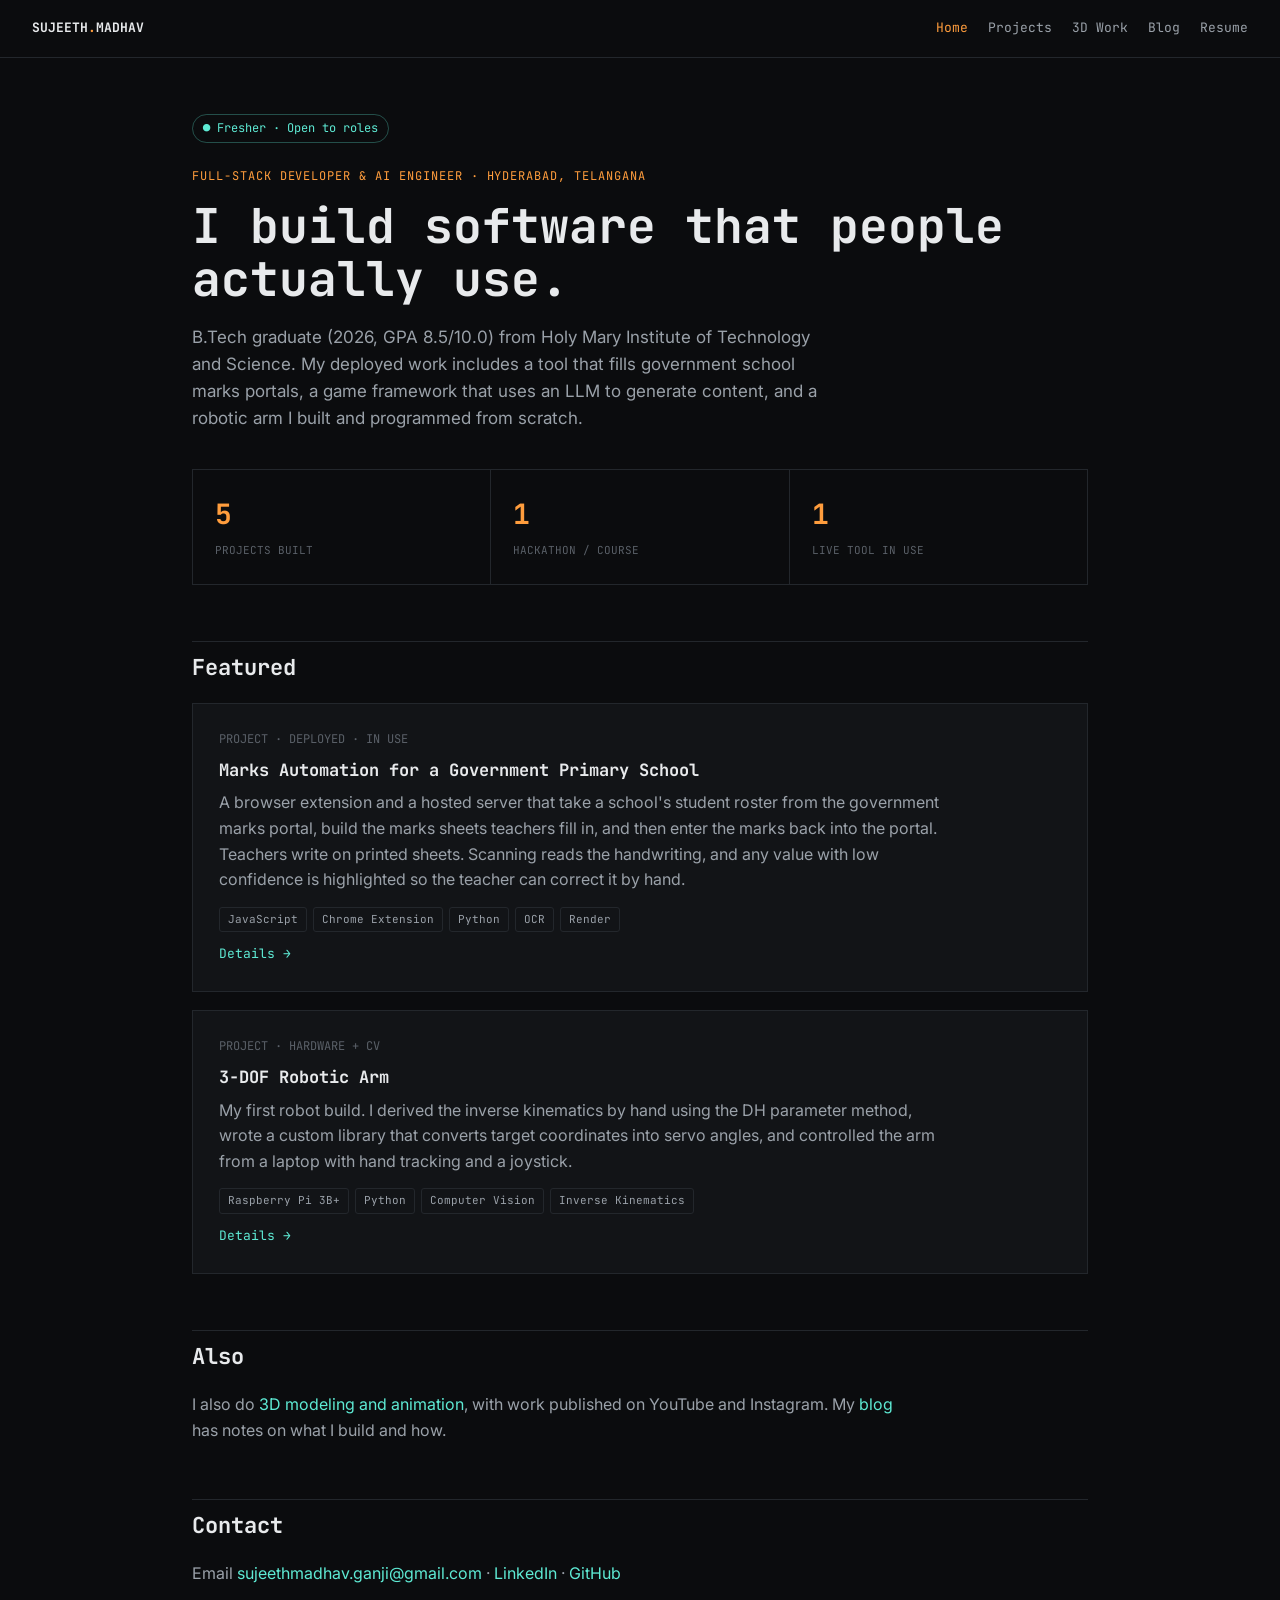
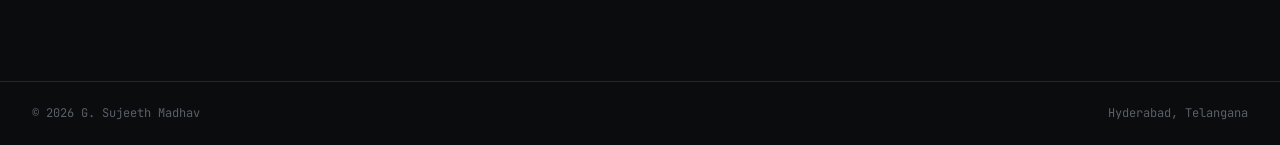
==== commit 95b60b06: "beutify" ====
--- a/index.html
+++ b/index.html
@@ -16,7 +16,7 @@
     <a href="projects.html">Projects</a>
     <a href="3d-work.html">3D Work</a>
     <a href="blog/index.html">Blog</a>
-    <a href="resume.html">Resume</a>
+    <a href="resume.pdf">Resume</a>
   </nav>
 </header>
 <main>
--- a/assets/style.css
+++ b/assets/style.css
@@ -0,0 +1,57 @@
+:root{
+  --bg:#0b0c0e; --panel:#121417; --line:#23272c;
+  --text:#e8eaec; --dim:#9aa1a9; --faint:#5a6068;
+  --accent:#ff9d3d; --ok:#5eead4;
+  --mono:'JetBrains Mono', ui-monospace, monospace;
+  --sans:'Inter', system-ui, sans-serif;
+}
+*{box-sizing:border-box;margin:0;padding:0}
+html{scroll-behavior:smooth}
+body{background:var(--bg);color:var(--text);font-family:var(--sans);line-height:1.6;min-height:100vh}
+a{color:var(--ok);text-decoration:none}
+a:hover{text-decoration:underline}
+header{display:flex;justify-content:space-between;align-items:center;flex-wrap:wrap;gap:12px;
+  padding:18px 32px;border-bottom:1px solid var(--line);font-family:var(--mono);font-size:13px}
+header .brand{color:var(--text);font-weight:700;text-decoration:none}
+header .brand span{color:var(--accent)}
+nav{display:flex;gap:20px;flex-wrap:wrap}
+nav a{color:var(--dim);text-decoration:none}
+nav a.active,nav a:hover{color:var(--accent)}
+main{max-width:960px;margin:0 auto;padding:56px 32px 80px}
+.tag-line{font-family:var(--mono);font-size:12px;color:var(--accent);text-transform:uppercase;letter-spacing:.08em;margin-bottom:14px}
+h1{font-family:var(--mono);font-size:clamp(28px,5vw,48px);line-height:1.1;margin-bottom:18px}
+h2{font-family:var(--mono);font-size:22px;margin:56px 0 18px;padding-top:8px;border-top:1px solid var(--line)}
+h3{font-family:var(--mono);font-size:17px;margin-bottom:6px}
+p{color:var(--dim);margin-bottom:14px;max-width:720px}
+strong{color:var(--text)}
+ul{color:var(--dim);margin:0 0 14px 20px;max-width:720px}
+li{margin-bottom:6px}
+.lead{font-size:17px;max-width:640px}
+.pill{display:inline-block;font-family:var(--mono);font-size:12px;color:var(--ok);border:1px solid rgba(94,234,212,.3);padding:4px 10px;border-radius:20px;margin-bottom:24px}
+.stats{display:grid;grid-template-columns:repeat(3,1fr);gap:1px;background:var(--line);border:1px solid var(--line);margin:36px 0}
+.stat{background:var(--bg);padding:22px}
+.stat b{display:block;font-family:var(--mono);font-size:28px;color:var(--accent)}
+.stat span{font-family:var(--mono);font-size:11px;color:var(--faint);text-transform:uppercase}
+.card{border:1px solid var(--line);background:var(--panel);padding:26px;margin-bottom:18px;scroll-margin-top:90px}
+.card .meta{font-family:var(--mono);font-size:12px;color:var(--faint);margin-bottom:8px}
+.tags{display:flex;flex-wrap:wrap;gap:6px;margin:12px 0}
+.tag{font-family:var(--mono);font-size:11px;color:var(--dim);border:1px solid var(--line);padding:3px 8px;border-radius:3px}
+.links{font-family:var(--mono);font-size:13px;display:flex;gap:18px;flex-wrap:wrap;margin-top:10px}
+.todo{color:var(--accent);font-family:var(--mono);font-size:12px}
+.post-list a.post{display:block;border:1px solid var(--line);background:var(--panel);padding:20px 22px;margin-bottom:14px;color:var(--text);text-decoration:none}
+.post-list a.post:hover{border-color:var(--accent)}
+.post-list .date{font-family:var(--mono);font-size:12px;color:var(--faint)}
+.post-list .summary{color:var(--dim);font-size:14px;margin-top:6px}
+.prose h2{border:none;margin-top:36px}
+.prose pre{background:#000;border:1px solid var(--line);padding:14px;overflow-x:auto;font-family:var(--mono);font-size:13px;margin-bottom:14px}
+.prose code{font-family:var(--mono);font-size:13px;color:var(--accent)}
+.prose p,.prose li{max-width:none}
+footer{border-top:1px solid var(--line);padding:22px 32px;font-family:var(--mono);font-size:12px;color:var(--faint);display:flex;justify-content:space-between;flex-wrap:wrap;gap:8px}
+@media (max-width:700px){.stats{grid-template-columns:1fr}header{padding:14px 20px}main{padding:40px 20px}}
+@media print{
+  header,footer,.noprint{display:none}
+  body{background:#fff;color:#000}
+  p,ul,li,strong,h1,h2,h3{color:#000}
+  .card{border:none;background:none;padding:0}
+  h2{margin-top:18px}
+}
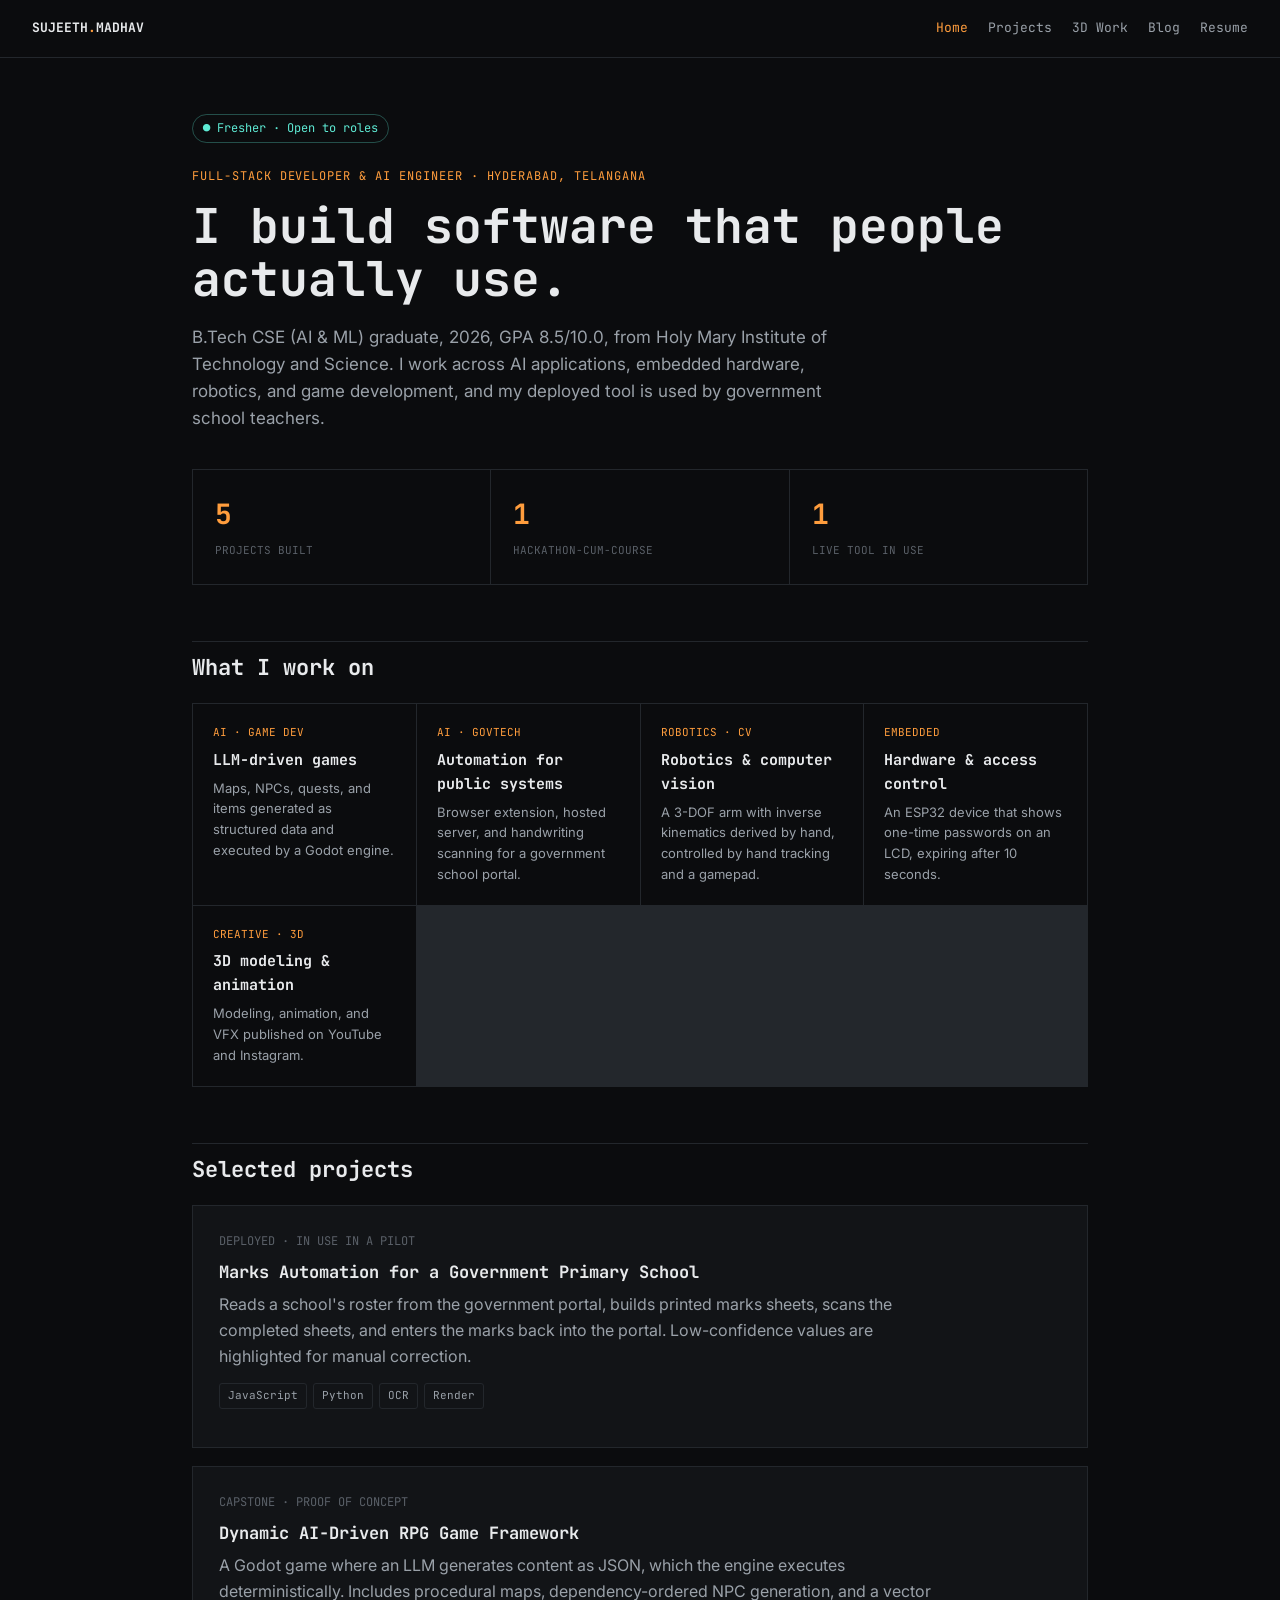
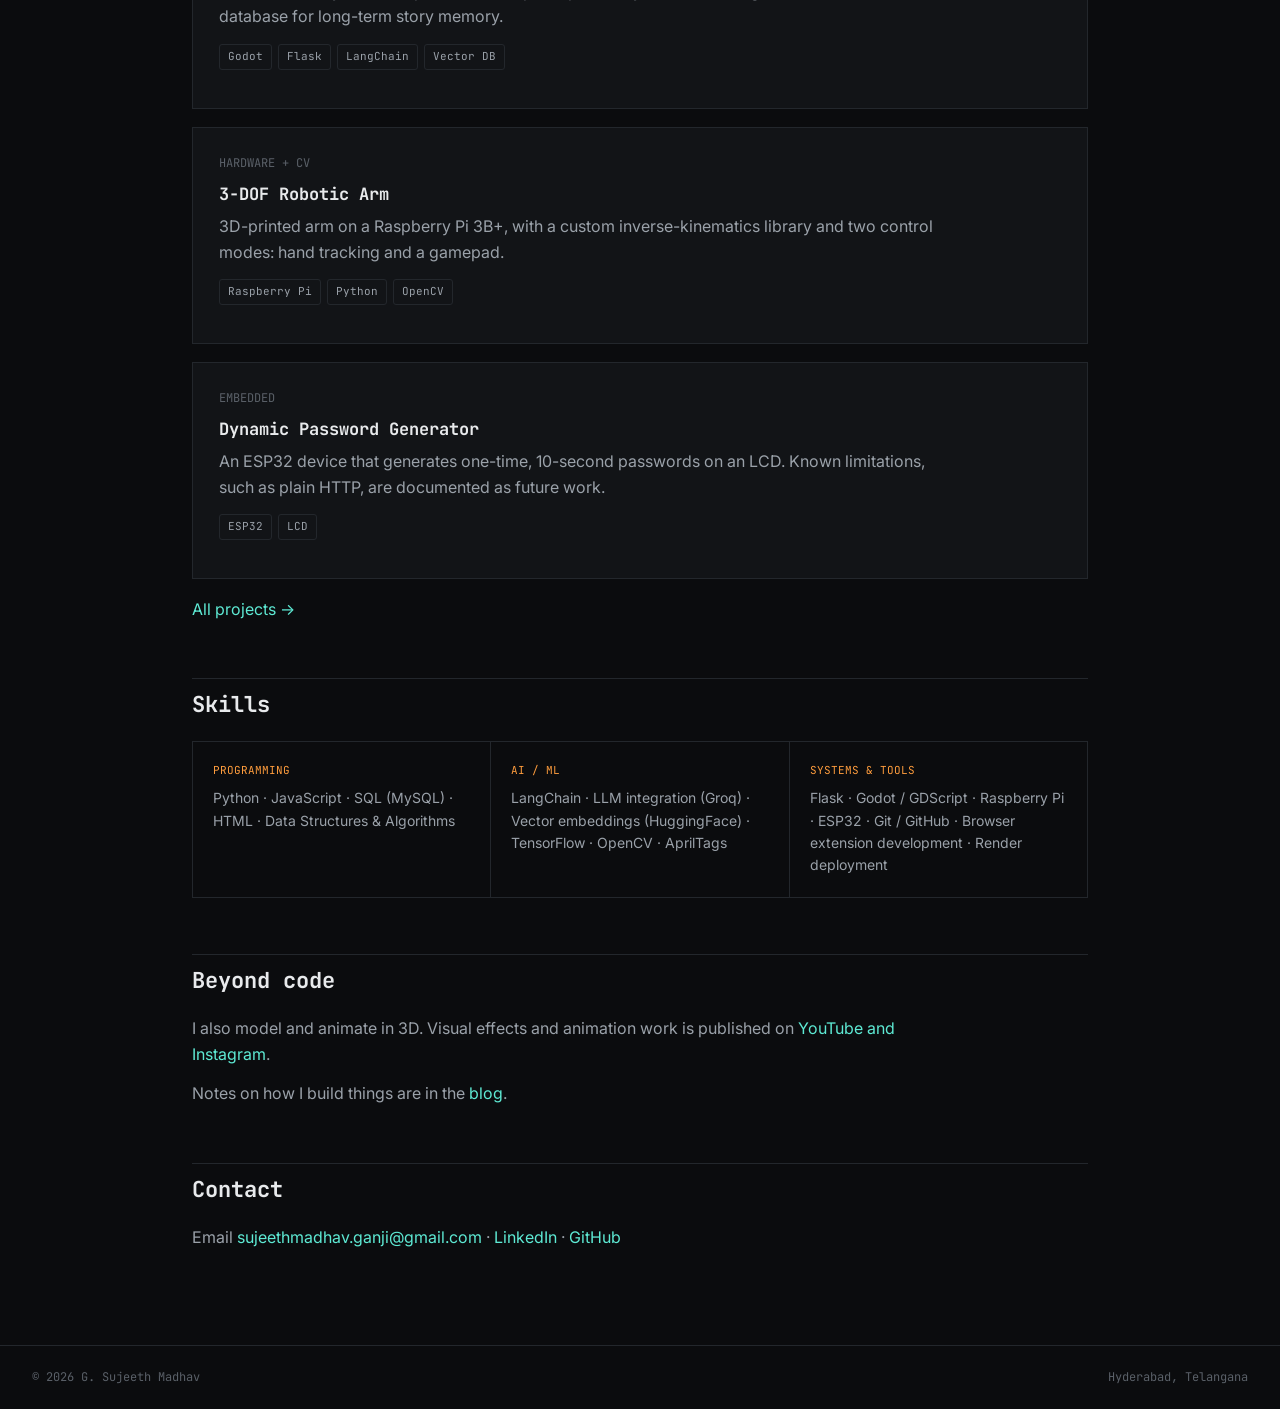
==== commit 3900482d: "update styles" ====
--- a/index.html
+++ b/index.html
@@ -4,7 +4,7 @@
 <meta charset="UTF-8">
 <meta name="viewport" content="width=device-width, initial-scale=1.0">
 <title>G. Sujeeth Madhav · Full-Stack Developer & AI Engineer</title>
-<meta name="description" content="Portfolio of G. Sujeeth Madhav: full-stack and AI projects, a deployed school automation tool, robotics, and 3D animation.">
+<meta name="description" content="Portfolio of G. Sujeeth Madhav: AI-driven applications, a deployed school automation tool, robotics, embedded systems, game development, and 3D animation.">
 <link rel="stylesheet" href="assets/style.css">
 <link href="https://fonts.googleapis.com/css2?family=JetBrains+Mono:wght@400;700;800&family=Inter:wght@400;500;600&display=swap" rel="stylesheet">
 </head>
@@ -20,38 +20,105 @@
   </nav>
 </header>
 <main>
+
+  <!-- HERO -->
   <div class="pill">● Fresher · Open to roles</div>
   <div class="tag-line">Full-Stack Developer &amp; AI Engineer · Hyderabad, Telangana</div>
   <h1>I build software that people actually use.</h1>
-  <p class="lead">B.Tech graduate (2026, GPA 8.5/10.0) from Holy Mary Institute of Technology and Science. My deployed work includes a tool that fills government school marks portals, a game framework that uses an LLM to generate content, and a robotic arm I built and programmed from scratch.</p>
+  <p class="lead">B.Tech CSE (AI &amp; ML) graduate, 2026, GPA 8.5/10.0, from Holy Mary Institute of Technology and Science. I work across AI applications, embedded hardware, robotics, and game development, and my deployed tool is used by government school teachers.</p>
 
   <div class="stats">
     <div class="stat"><b>5</b><span>Projects built</span></div>
-    <div class="stat"><b>1</b><span>Hackathon / course</span></div>
+    <div class="stat"><b>1</b><span>Hackathon-cum-course</span></div>
     <div class="stat"><b>1</b><span>Live tool in use</span></div>
   </div>
 
-  <h2>Featured</h2>
+  <!-- DOMAINS -->
+  <h2>What I work on</h2>
+  <div class="domains">
+    <a class="domain" href="projects.html#rpg">
+      <div class="meta">AI · GAME DEV</div>
+      <h3>LLM-driven games</h3>
+      <p>Maps, NPCs, quests, and items generated as structured data and executed by a Godot engine.</p>
+    </a>
+    <a class="domain" href="projects.html#marks">
+      <div class="meta">AI · GOVTECH</div>
+      <h3>Automation for public systems</h3>
+      <p>Browser extension, hosted server, and handwriting scanning for a government school portal.</p>
+    </a>
+    <a class="domain" href="projects.html#arm">
+      <div class="meta">ROBOTICS · CV</div>
+      <h3>Robotics &amp; computer vision</h3>
+      <p>A 3-DOF arm with inverse kinematics derived by hand, controlled by hand tracking and a gamepad.</p>
+    </a>
+    <a class="domain" href="projects.html#password">
+      <div class="meta">EMBEDDED</div>
+      <h3>Hardware &amp; access control</h3>
+      <p>An ESP32 device that shows one-time passwords on an LCD, expiring after 10 seconds.</p>
+    </a>
+    <a class="domain" href="3d-work.html">
+      <div class="meta">CREATIVE · 3D</div>
+      <h3>3D modeling &amp; animation</h3>
+      <p>Modeling, animation, and VFX published on YouTube and Instagram.</p>
+    </a>
+  </div>
+
+  <!-- PROJECTS TEASER -->
+  <h2>Selected projects</h2>
   <div class="card">
-    <div class="meta">PROJECT · DEPLOYED · IN USE</div>
-    <h3>Marks Automation for a Government Primary School</h3>
-    <p>A browser extension and a hosted server that take a school's student roster from the government marks portal, build the marks sheets teachers fill in, and then enter the marks back into the portal. Teachers write on printed sheets. Scanning reads the handwriting, and any value with low confidence is highlighted so the teacher can correct it by hand.</p>
-    <div class="tags"><span class="tag">JavaScript</span><span class="tag">Chrome Extension</span><span class="tag">Python</span><span class="tag">OCR</span><span class="tag">Render</span></div>
-    <div class="links"><a href="projects.html#marks">Details →</a></div>
+    <div class="meta">DEPLOYED · IN USE IN A PILOT</div>
+    <h3><a href="projects.html#marks">Marks Automation for a Government Primary School</a></h3>
+    <p>Reads a school's roster from the government portal, builds printed marks sheets, scans the completed sheets, and enters the marks back into the portal. Low-confidence values are highlighted for manual correction.</p>
+    <div class="tags"><span class="tag">JavaScript</span><span class="tag">Python</span><span class="tag">OCR</span><span class="tag">Render</span></div>
   </div>
   <div class="card">
-    <div class="meta">PROJECT · HARDWARE + CV</div>
-    <h3>3-DOF Robotic Arm</h3>
-    <p>My first robot build. I derived the inverse kinematics by hand using the DH parameter method, wrote a custom library that converts target coordinates into servo angles, and controlled the arm from a laptop with hand tracking and a joystick.</p>
-    <div class="tags"><span class="tag">Raspberry Pi 3B+</span><span class="tag">Python</span><span class="tag">Computer Vision</span><span class="tag">Inverse Kinematics</span></div>
-    <div class="links"><a href="projects.html#arm">Details →</a></div>
+    <div class="meta">CAPSTONE · PROOF OF CONCEPT</div>
+    <h3><a href="projects.html#rpg">Dynamic AI-Driven RPG Game Framework</a></h3>
+    <p>A Godot game where an LLM generates content as JSON, which the engine executes deterministically. Includes procedural maps, dependency-ordered NPC generation, and a vector database for long-term story memory.</p>
+    <div class="tags"><span class="tag">Godot</span><span class="tag">Flask</span><span class="tag">LangChain</span><span class="tag">Vector DB</span></div>
+  </div>
+  <div class="card">
+    <div class="meta">HARDWARE + CV</div>
+    <h3><a href="projects.html#arm">3-DOF Robotic Arm</a></h3>
+    <p>3D-printed arm on a Raspberry Pi 3B+, with a custom inverse-kinematics library and two control modes: hand tracking and a gamepad.</p>
+    <div class="tags"><span class="tag">Raspberry Pi</span><span class="tag">Python</span><span class="tag">OpenCV</span></div>
+  </div>
+  <div class="card">
+    <div class="meta">EMBEDDED</div>
+    <h3><a href="projects.html#password">Dynamic Password Generator</a></h3>
+    <p>An ESP32 device that generates one-time, 10-second passwords on an LCD. Known limitations, such as plain HTTP, are documented as future work.</p>
+    <div class="tags"><span class="tag">ESP32</span><span class="tag">LCD</span></div>
+  </div>
+  <p><a href="projects.html">All projects →</a></p>
+
+  <!-- SKILLS -->
+  <h2>Skills</h2>
+  <div class="skills">
+    <div class="skill-group">
+      <div class="meta">PROGRAMMING</div>
+      <p>Python · JavaScript · SQL (MySQL) · HTML · Data Structures &amp; Algorithms</p>
+    </div>
+    <div class="skill-group">
+      <div class="meta">AI / ML</div>
+      <p>LangChain · LLM integration (Groq) · Vector embeddings (HuggingFace) · TensorFlow · OpenCV · AprilTags</p>
+    </div>
+    <div class="skill-group">
+      <div class="meta">SYSTEMS &amp; TOOLS</div>
+      <p>Flask · Godot / GDScript · Raspberry Pi · ESP32 · Git / GitHub · Browser extension development · Render deployment</p>
+    </div>
   </div>
 
-  <h2>Also</h2>
-  <p>I also do <a href="3d-work.html">3D modeling and animation</a>, with work published on YouTube and Instagram. My <a href="blog/index.html">blog</a> has notes on what I build and how.</p>
+  <!-- 3D TEASER -->
+  <h2>Beyond code</h2>
+  <p>I also model and animate in 3D. Visual effects and animation work is published on <a href="3d-work.html">YouTube and Instagram</a>.</p>
 
+  <!-- BLOG TEASER -->
+  <p>Notes on how I build things are in the <a href="blog/index.html">blog</a>.</p>
+
+  <!-- CONTACT -->
   <h2>Contact</h2>
   <p>Email <a href="mailto:sujeethmadhav.ganji@gmail.com">sujeethmadhav.ganji@gmail.com</a> · <a href="https://www.linkedin.com/in/sujeeth-madhav-9a50162b7">LinkedIn</a> · <a href="https://github.com/sujeeth66">GitHub</a></p>
+
 </main>
 <footer><span>© <span id="year">2026</span> G. Sujeeth Madhav</span><span>Hyderabad, Telangana</span></footer>
 <script src="assets/site.js"></script>
--- a/assets/style.css
+++ b/assets/style.css
@@ -55,3 +55,17 @@
   .card{border:none;background:none;padding:0}
   h2{margin-top:18px}
 }
+
+/* ---- home page sections ---- */
+.domains{display:grid;grid-template-columns:repeat(auto-fit,minmax(200px,1fr));gap:1px;background:var(--line);border:1px solid var(--line);margin-bottom:24px}
+.domain{background:var(--bg);padding:20px;text-decoration:none;color:var(--text);display:block}
+.domain:hover{background:var(--panel)}
+.domain .meta{font-family:var(--mono);font-size:11px;color:var(--accent);margin-bottom:6px}
+.domain h3{font-size:15px;margin-bottom:6px}
+.domain p{font-size:13px;margin:0}
+.card h3 a{color:var(--text);text-decoration:none}
+.card h3 a:hover{color:var(--accent)}
+.skills{display:grid;grid-template-columns:repeat(auto-fit,minmax(240px,1fr));gap:1px;background:var(--line);border:1px solid var(--line);margin-bottom:24px}
+.skill-group{background:var(--bg);padding:20px}
+.skill-group .meta{font-family:var(--mono);font-size:11px;color:var(--accent);margin-bottom:8px}
+.skill-group p{font-size:14px;margin:0;max-width:none}
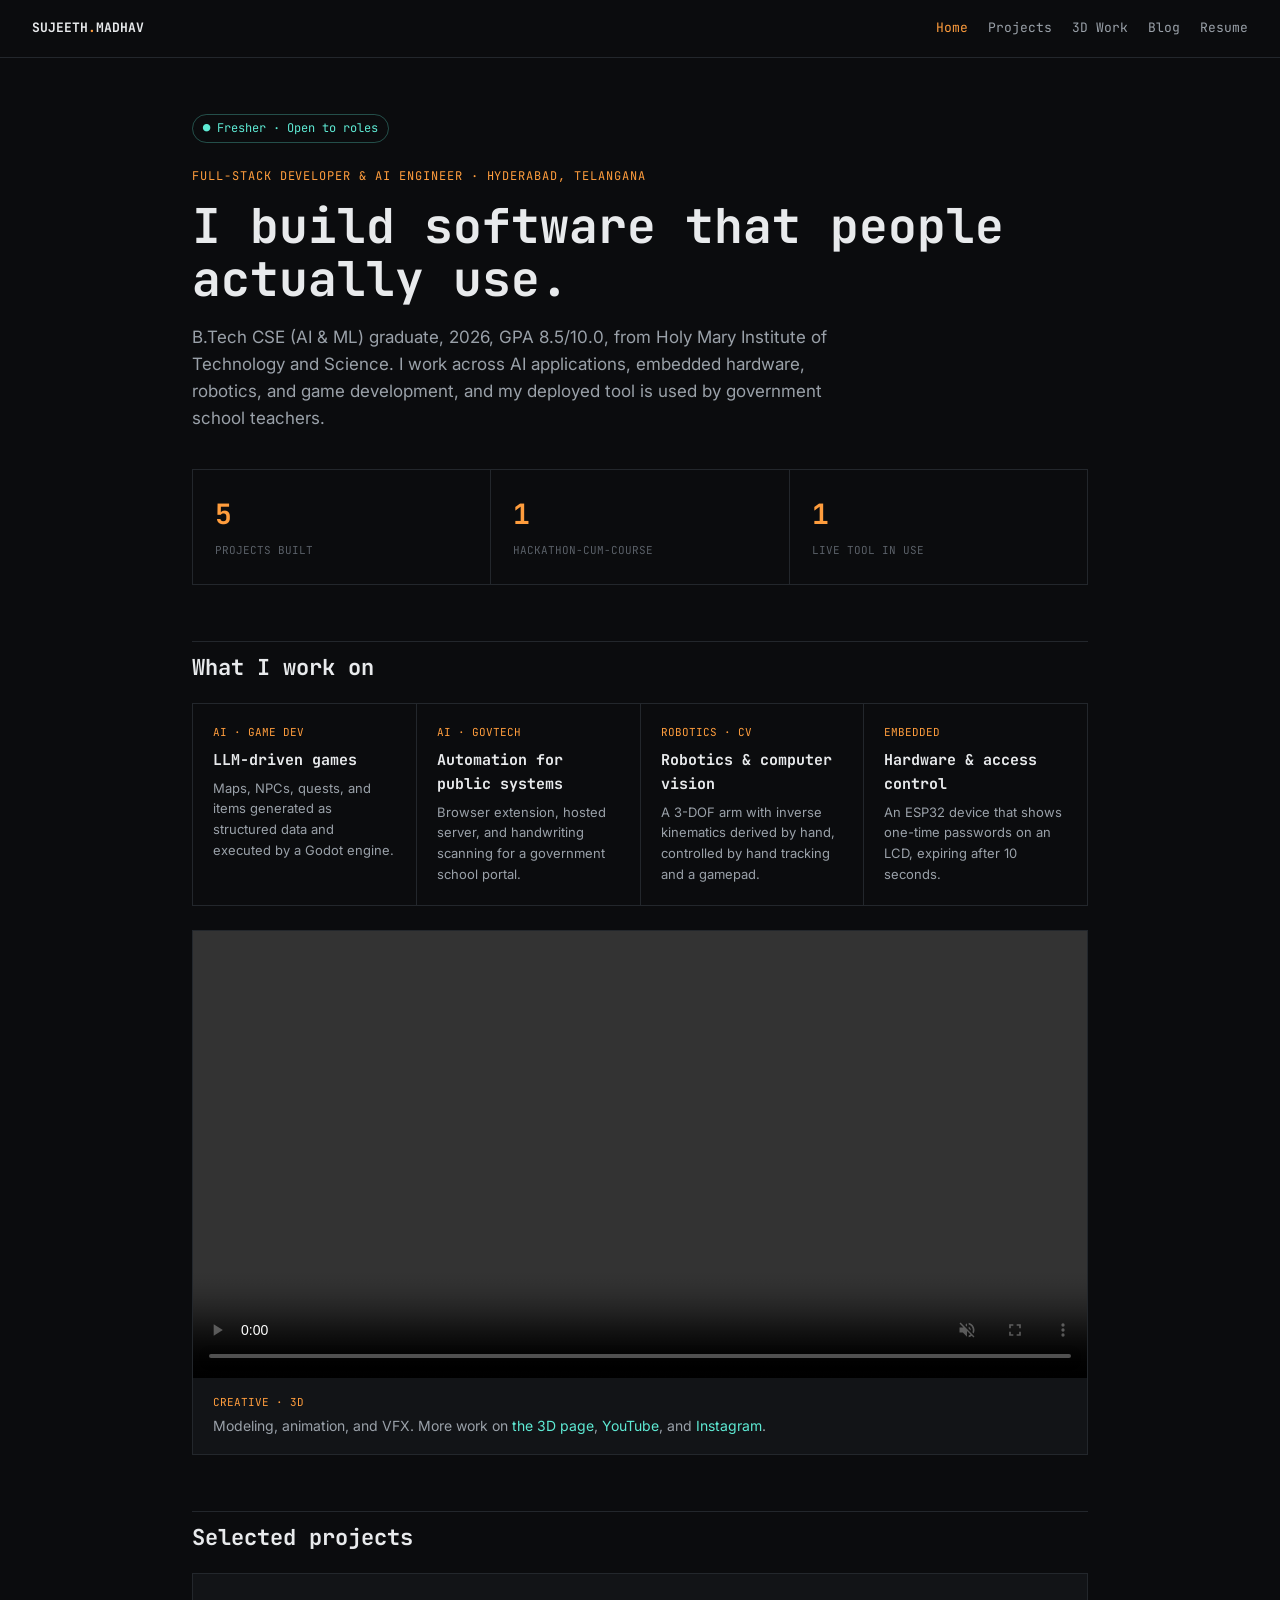
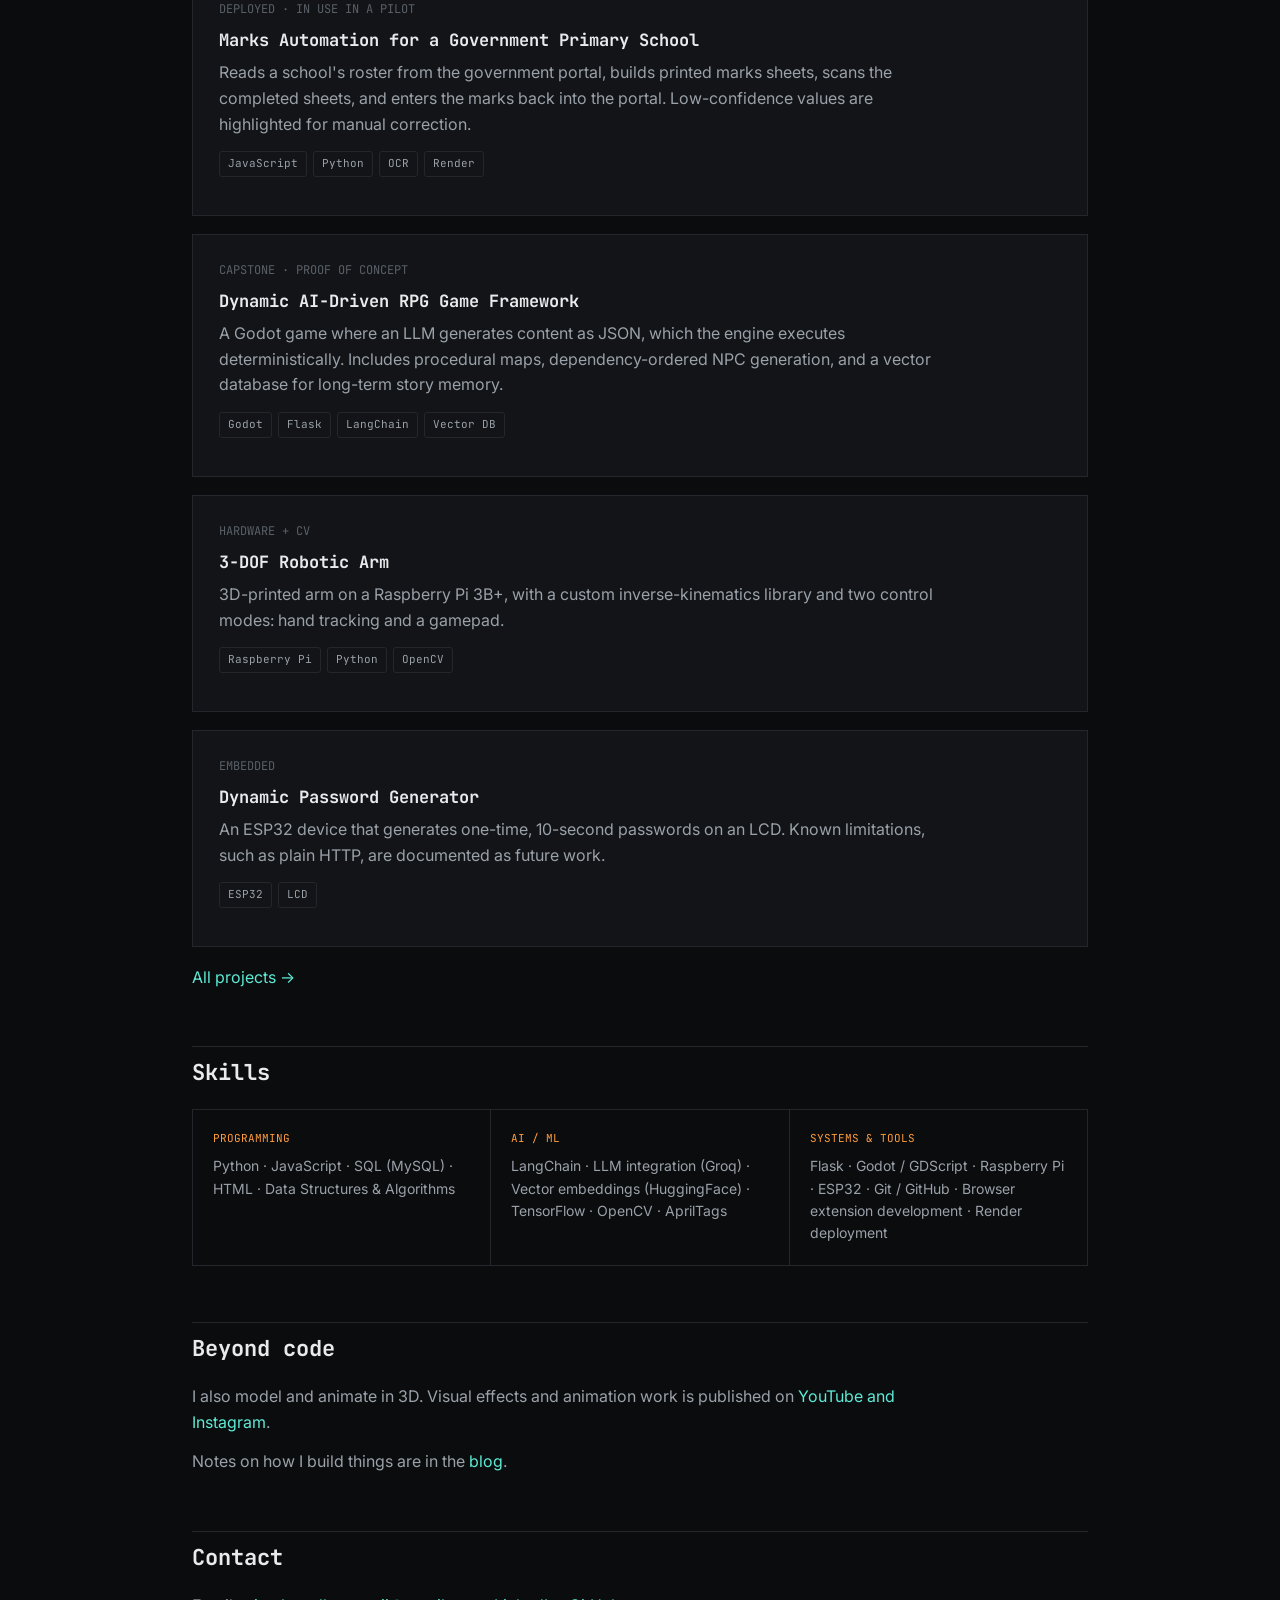
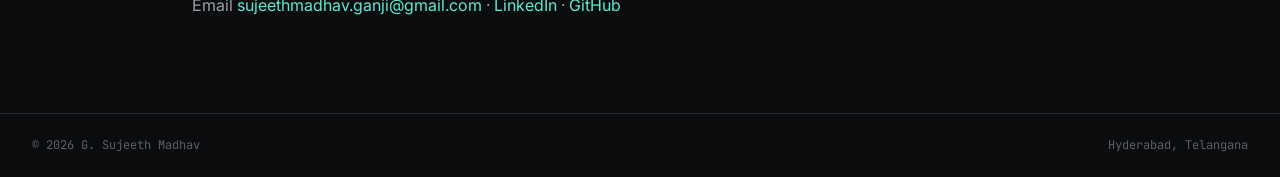
==== commit ee870e1a: "uploaded_video" ====
--- a/index.html
+++ b/index.html
@@ -56,11 +56,14 @@
       <h3>Hardware &amp; access control</h3>
       <p>An ESP32 device that shows one-time passwords on an LCD, expiring after 10 seconds.</p>
     </a>
-    <a class="domain" href="3d-work.html">
+  </div>
+
+  <div class="reel" id="reel-block">
+    <video id="reel" muted loop playsinline controls preload="none" aria-label="3D modeling and animation reel"></video>
+    <div class="reel-caption">
       <div class="meta">CREATIVE · 3D</div>
-      <h3>3D modeling &amp; animation</h3>
-      <p>Modeling, animation, and VFX published on YouTube and Instagram.</p>
-    </a>
+      <p>Modeling, animation, and VFX. More work on <a href="3d-work.html">the 3D page</a>, <a href="https://www.youtube.com/">YouTube</a>, and <a href="https://www.instagram.com/">Instagram</a>.</p>
+    </div>
   </div>
 
   <!-- PROJECTS TEASER -->
--- a/assets/style.css
+++ b/assets/style.css
@@ -69,3 +69,10 @@
 .skill-group{background:var(--bg);padding:20px}
 .skill-group .meta{font-family:var(--mono);font-size:11px;color:var(--accent);margin-bottom:8px}
 .skill-group p{font-size:14px;margin:0;max-width:none}
+
+/* ---- 3D reel ---- */
+.reel{border:1px solid var(--line);background:var(--panel);margin-bottom:24px}
+.reel video{display:block;width:100%;max-height:70vh;background:#000}
+.reel-caption{padding:16px 20px}
+.reel-caption .meta{font-family:var(--mono);font-size:11px;color:var(--accent);margin-bottom:4px}
+.reel-caption p{font-size:14px;margin:0}
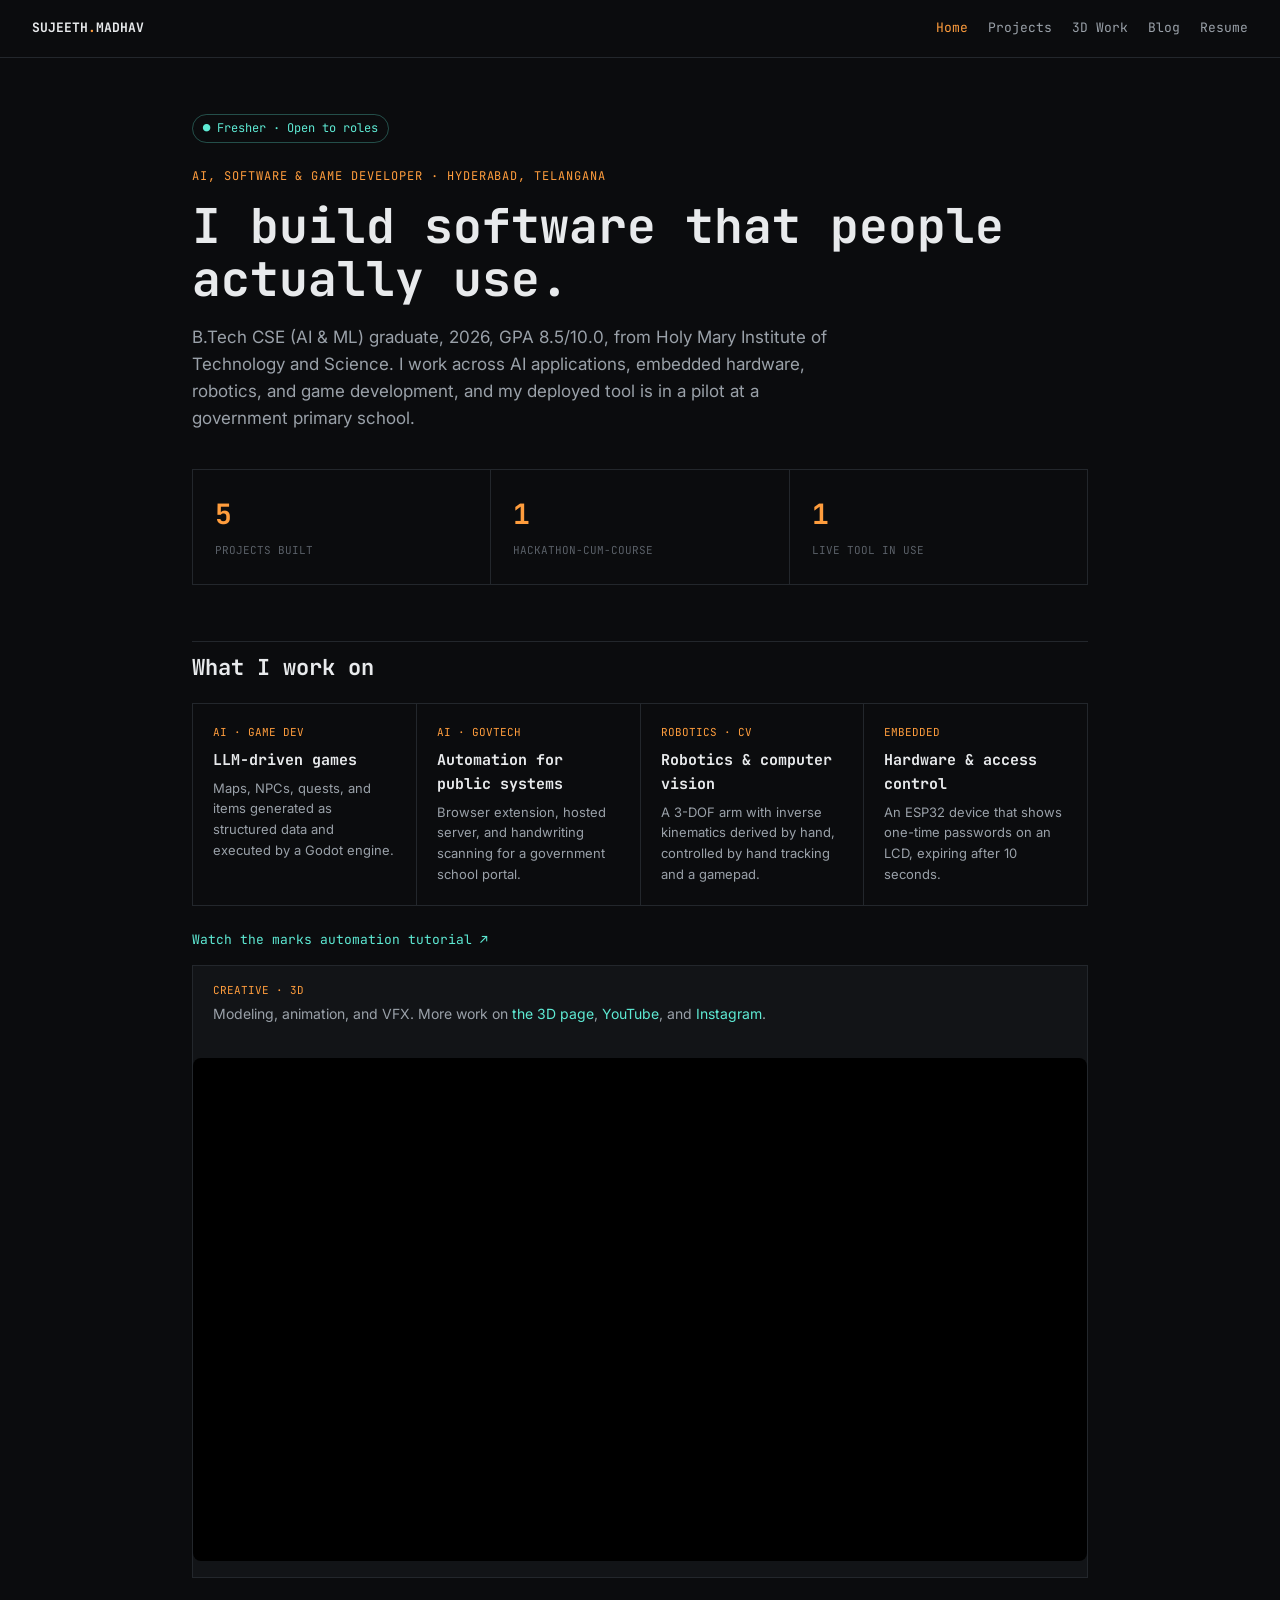
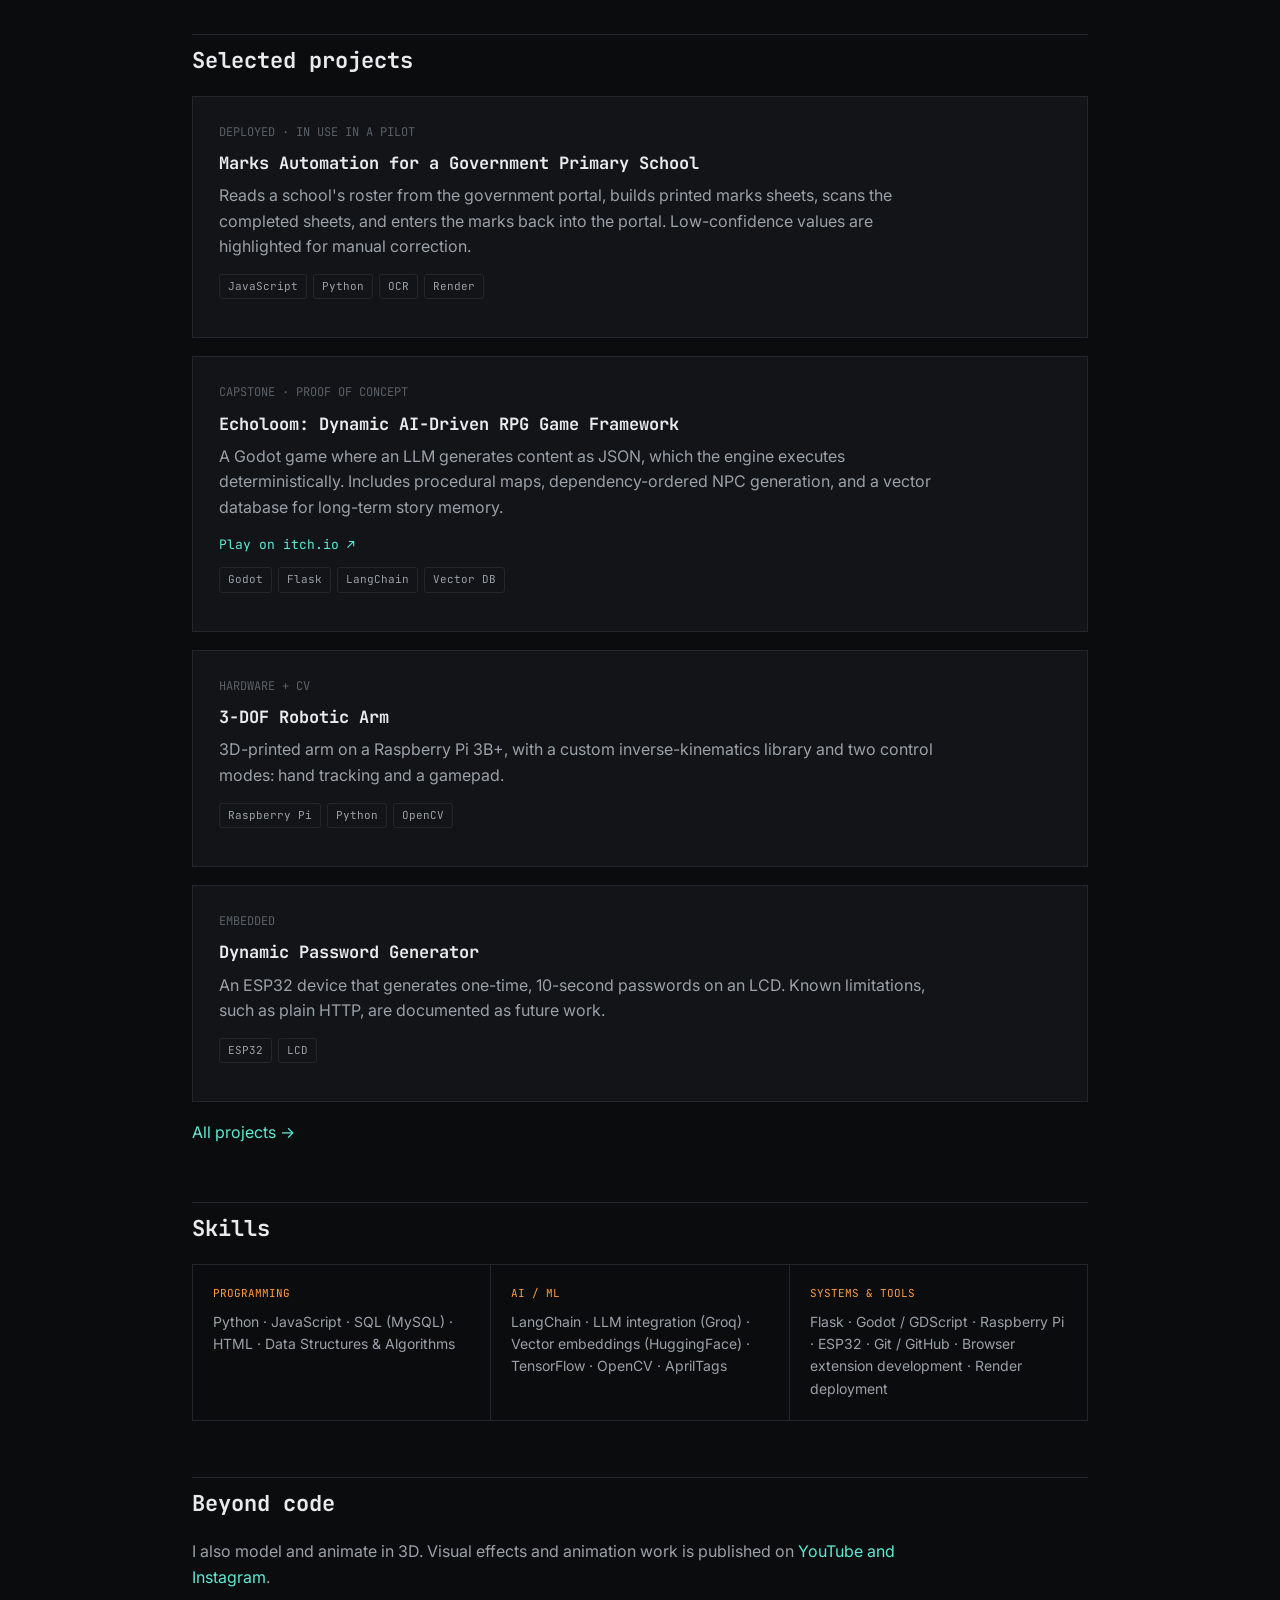
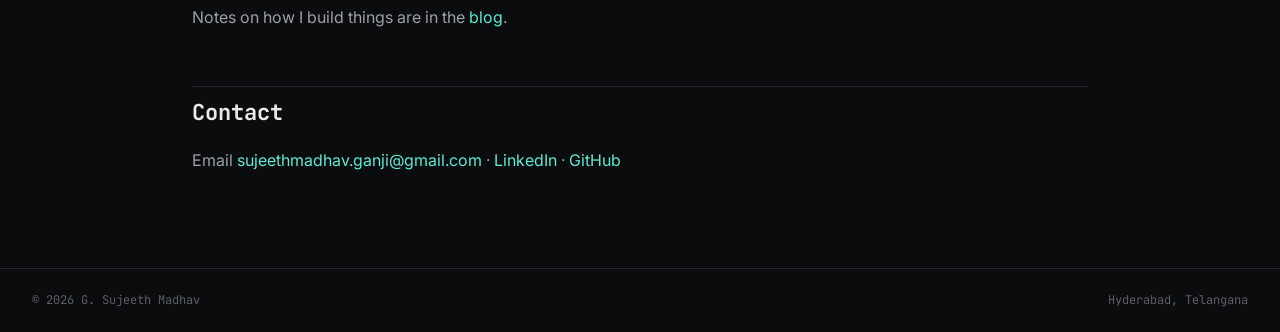
==== commit 3b099fcd: "published the game demo in itch" ====
--- a/index.html
+++ b/index.html
@@ -3,7 +3,7 @@
 <head>
 <meta charset="UTF-8">
 <meta name="viewport" content="width=device-width, initial-scale=1.0">
-<title>G. Sujeeth Madhav · Full-Stack Developer & AI Engineer</title>
+<title>G. Sujeeth Madhav · AI & Software Developer</title>
 <meta name="description" content="Portfolio of G. Sujeeth Madhav: AI-driven applications, a deployed school automation tool, robotics, embedded systems, game development, and 3D animation.">
 <link rel="stylesheet" href="assets/style.css">
 <link href="https://fonts.googleapis.com/css2?family=JetBrains+Mono:wght@400;700;800&family=Inter:wght@400;500;600&display=swap" rel="stylesheet">
@@ -23,9 +23,9 @@
 
   <!-- HERO -->
   <div class="pill">● Fresher · Open to roles</div>
-  <div class="tag-line">Full-Stack Developer &amp; AI Engineer · Hyderabad, Telangana</div>
+  <div class="tag-line">AI, Software &amp; Game Developer · Hyderabad, Telangana</div>
   <h1>I build software that people actually use.</h1>
-  <p class="lead">B.Tech CSE (AI &amp; ML) graduate, 2026, GPA 8.5/10.0, from Holy Mary Institute of Technology and Science. I work across AI applications, embedded hardware, robotics, and game development, and my deployed tool is used by government school teachers.</p>
+  <p class="lead">B.Tech CSE (AI &amp; ML) graduate, 2026, GPA 8.5/10.0, from Holy Mary Institute of Technology and Science. I work across AI applications, embedded hardware, robotics, and game development, and my deployed tool is in a pilot at a government primary school.</p>
 
   <div class="stats">
     <div class="stat"><b>5</b><span>Projects built</span></div>
@@ -45,6 +45,7 @@
       <div class="meta">AI · GOVTECH</div>
       <h3>Automation for public systems</h3>
       <p>Browser extension, hosted server, and handwriting scanning for a government school portal.</p>
+   
     </a>
     <a class="domain" href="projects.html#arm">
       <div class="meta">ROBOTICS · CV</div>
@@ -58,12 +59,21 @@
     </a>
   </div>
 
+  <p class="links"><a href="https://www.youtube.com/watch?v=vxWaMSW1dyw">Watch the marks automation tutorial ↗</a></p>
+
   <div class="reel" id="reel-block">
-    <video id="reel" muted loop playsinline controls preload="none" aria-label="3D modeling and animation reel"></video>
     <div class="reel-caption">
       <div class="meta">CREATIVE · 3D</div>
-      <p>Modeling, animation, and VFX. More work on <a href="3d-work.html">the 3D page</a>, <a href="https://www.youtube.com/">YouTube</a>, and <a href="https://www.instagram.com/">Instagram</a>.</p>
+      <p>Modeling, animation, and VFX. More work on <a href="3d-work.html">the 3D page</a>, <a href="https://www.youtube.com/watch?v=kXodEkCOVUo">YouTube</a>, and <a href="https://www.instagram.com/reel/Da5MQQ7O5CA/?mdxt=bW1taG15dXFodnF4">Instagram</a>.</p>
     </div>
+    <div class="video-wrap">
+      <iframe src="https://www.youtube-nocookie.com/embed/kXodEkCOVUo"
+              title="Star Wars-themed VFX and 3D animation"
+              loading="lazy"
+              allow="accelerometer; encrypted-media; gyroscope; picture-in-picture"
+              allowfullscreen></iframe>
+    </div>
+
   </div>
 
   <!-- PROJECTS TEASER -->
@@ -76,8 +86,9 @@
   </div>
   <div class="card">
     <div class="meta">CAPSTONE · PROOF OF CONCEPT</div>
-    <h3><a href="projects.html#rpg">Dynamic AI-Driven RPG Game Framework</a></h3>
+    <h3><a href="projects.html#rpg">Echoloom: Dynamic AI-Driven RPG Game Framework</a></h3>
     <p>A Godot game where an LLM generates content as JSON, which the engine executes deterministically. Includes procedural maps, dependency-ordered NPC generation, and a vector database for long-term story memory.</p>
+    <div class="links"><a href="https://sujeeth66.itch.io/echoloom">Play on itch.io ↗</a></div>
     <div class="tags"><span class="tag">Godot</span><span class="tag">Flask</span><span class="tag">LangChain</span><span class="tag">Vector DB</span></div>
   </div>
   <div class="card">
--- a/assets/style.css
+++ b/assets/style.css
@@ -76,3 +76,32 @@
 .reel-caption{padding:16px 20px}
 .reel-caption .meta{font-family:var(--mono);font-size:11px;color:var(--accent);margin-bottom:4px}
 .reel-caption p{font-size:14px;margin:0}
+
+.video-wrap {
+  position: relative;
+  width: 100%;
+  padding-top: 56.25%;
+  margin: 16px 0;
+  border-radius: 8px;
+  overflow: hidden;
+  background: #000;
+}
+.video-wrap iframe {
+  position: absolute;
+  inset: 0;
+  width: 100%;
+  height: 100%;
+  border: 0;
+}
+
+/* Sticky header: hides on scroll down, reappears on scroll up */
+header {
+  position: sticky;
+  top: 0;
+  z-index: 50;
+  background: var(--bg);
+  transition: transform 0.25s ease;
+}
+header.is-hidden {
+  transform: translateY(-100%);
+}
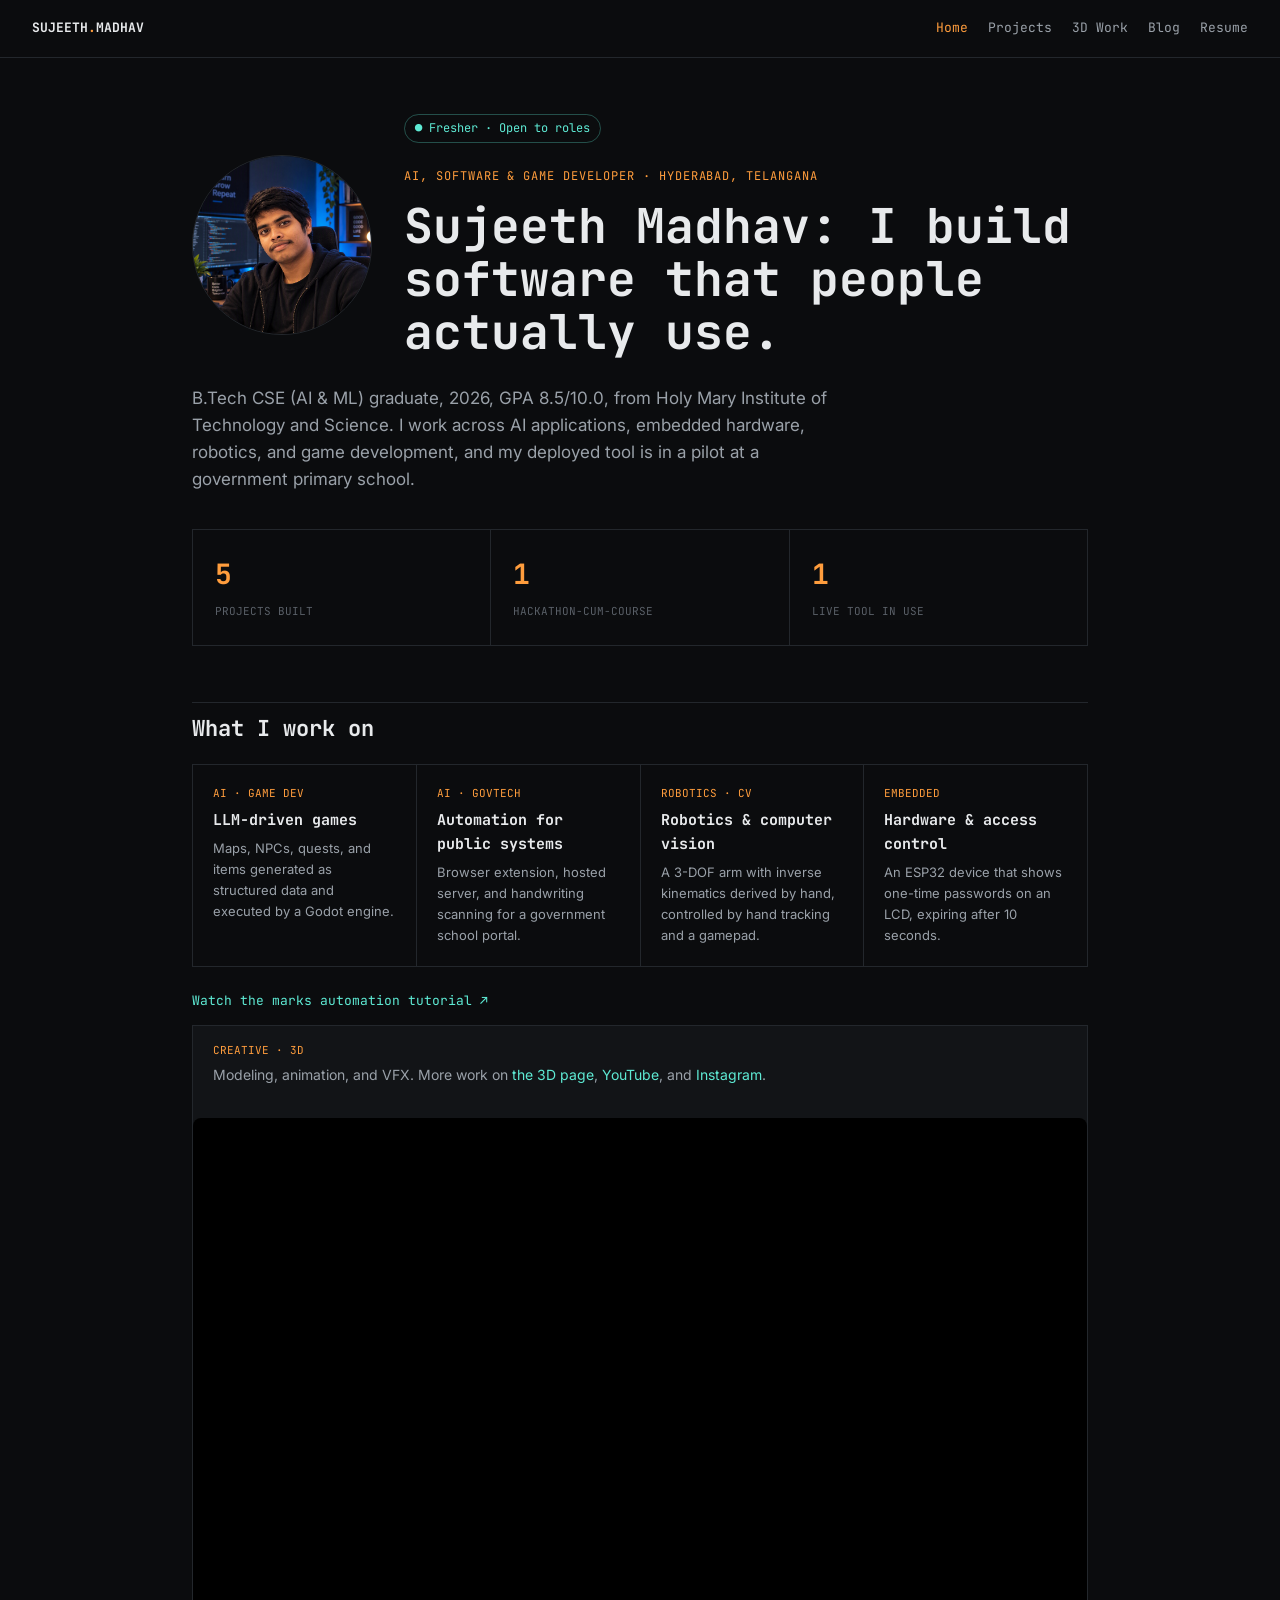
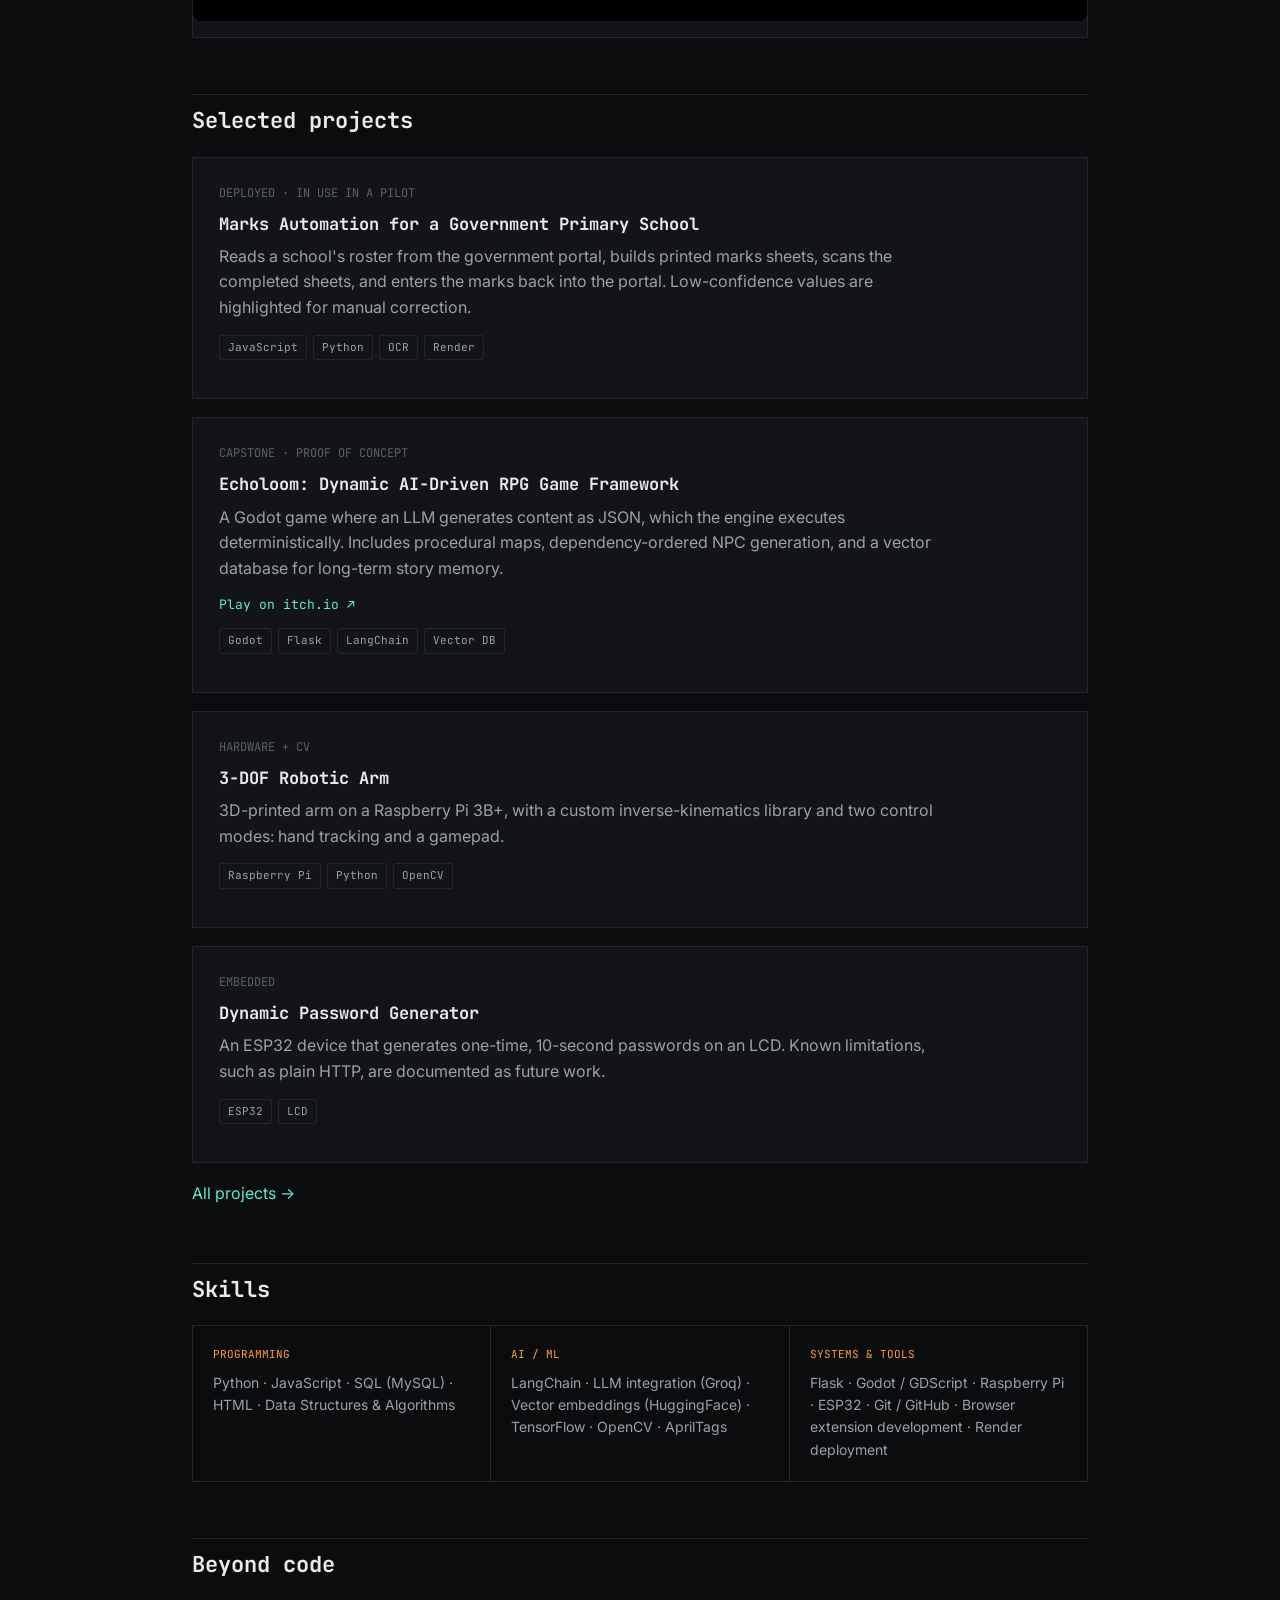
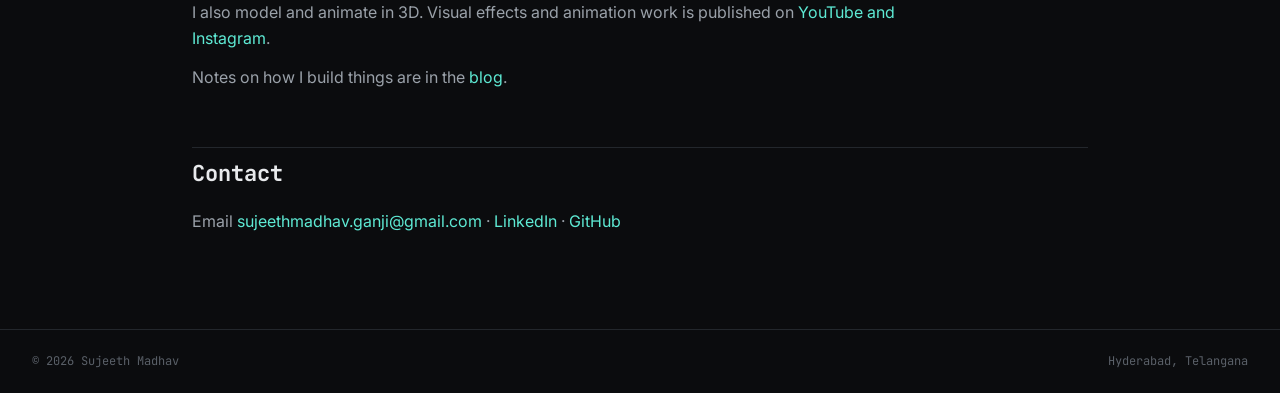
==== commit 98e1b119: "updated_profile" ====
--- a/index.html
+++ b/index.html
@@ -3,8 +3,58 @@
 <head>
 <meta charset="UTF-8">
 <meta name="viewport" content="width=device-width, initial-scale=1.0">
-<title>G. Sujeeth Madhav · AI & Software Developer</title>
-<meta name="description" content="Portfolio of G. Sujeeth Madhav: AI-driven applications, a deployed school automation tool, robotics, embedded systems, game development, and 3D animation.">
+
+<title>Sujeeth Madhav | AI & Software Developer, Hyderabad</title>
+<meta name="description" content="Sujeeth Madhav, AI and software developer in Hyderabad. AI-driven games, a deployed school automation tool, robotics, embedded systems and 3D animation.">
+<meta name="author" content="Sujeeth Madhav">
+<meta name="robots" content="index, follow, max-image-preview:large">
+<link rel="canonical" href="https://www.sujeethmadhav.com/">
+
+<meta property="og:type" content="website">
+<meta property="og:site_name" content="Sujeeth Madhav">
+<meta property="og:title" content="Sujeeth Madhav | AI & Software Developer">
+<meta property="og:description" content="AI-driven games, a deployed school automation tool, robotics, embedded systems and 3D animation by Sujeeth Madhav, Hyderabad.">
+<meta property="og:url" content="https://www.sujeethmadhav.com/">
+<meta property="og:image" content="https://www.sujeethmadhav.com/assets/profile.jpg">
+<meta name="twitter:card" content="summary">
+
+<script type="application/ld+json">
+{
+  "@context": "https://schema.org",
+  "@graph": [
+    {
+      "@type": "WebSite",
+      "@id": "https://www.sujeethmadhav.com/#website",
+      "url": "https://www.sujeethmadhav.com/",
+      "name": "Sujeeth Madhav",
+      "inLanguage": "en",
+      "publisher": { "@id": "https://www.sujeethmadhav.com/#person" }
+    },
+    {
+      "@type": "Person",
+      "@id": "https://www.sujeethmadhav.com/#person",
+      "name": "Sujeeth Madhav",
+      "alternateName": ["G. Sujeeth Madhav"],
+      "url": "https://www.sujeethmadhav.com/",
+      "image": "https://www.sujeethmadhav.com/assets/profile.jpg",
+      "email": "mailto:sujeethmadhav.ganji@gmail.com",
+      "jobTitle": "AI & Software Developer",
+      "description": "Recent B.Tech CSE (AI & ML) graduate building AI applications, robotics, embedded systems, games and 3D animation.",
+      "knowsAbout": ["Artificial intelligence", "Large language models", "Computer vision", "Robotics", "Embedded systems", "Game development", "Godot", "Python", "JavaScript", "Flask", "3D animation"],
+      "alumniOf": { "@type": "CollegeOrUniversity", "name": "Holy Mary Institute of Technology and Science" },
+      "address": { "@type": "PostalAddress", "addressLocality": "Hyderabad", "addressRegion": "Telangana", "addressCountry": "IN" },
+      "sameAs": [
+        "https://www.linkedin.com/in/sujeeth-madhav-9a50162b7",
+        "https://github.com/sujeeth66",
+        "https://sujeeth66.itch.io",
+        "https://www.youtube.com/watch?v=kXodEkCOVUo",
+        "https://www.instagram.com/reel/Da5MQQ7O5CA/"
+      ]
+    }
+  ]
+}
+</script>
+
 <link rel="stylesheet" href="assets/style.css">
 <link href="https://fonts.googleapis.com/css2?family=JetBrains+Mono:wght@400;700;800&family=Inter:wght@400;500;600&display=swap" rel="stylesheet">
 </head>
@@ -12,19 +62,26 @@
 <header>
   <a class="brand" href="index.html">SUJEETH<span>.</span>MADHAV</a>
   <nav>
-    <a href="index.html">Home</a>
+    <a href="index.html" aria-current="page">Home</a>
     <a href="projects.html">Projects</a>
     <a href="3d-work.html">3D Work</a>
     <a href="blog/index.html">Blog</a>
-    <a href="resume.pdf">Resume</a>
+    <a href="resume.html">Resume</a>
   </nav>
 </header>
 <main>
 
-  <!-- HERO -->
-  <div class="pill">● Fresher · Open to roles</div>
-  <div class="tag-line">AI, Software &amp; Game Developer · Hyderabad, Telangana</div>
-  <h1>I build software that people actually use.</h1>
+  <!-- PROFILE + HERO -->
+  <div class="hero">
+    <!-- Put your photo at assets/profile.jpg (square works best) -->
+    <img class="profile-pic" src="assets/profile.jpeg" alt="Sujeeth Madhav, AI and software developer" width="180" height="180">
+    <div class="hero-text">
+      <div class="pill">● Fresher · Open to roles</div>
+      <div class="tag-line">AI, Software &amp; Game Developer · Hyderabad, Telangana</div>
+      <h1>Sujeeth Madhav: I build software that people actually use.</h1>
+    </div>
+  </div>
+
   <p class="lead">B.Tech CSE (AI &amp; ML) graduate, 2026, GPA 8.5/10.0, from Holy Mary Institute of Technology and Science. I work across AI applications, embedded hardware, robotics, and game development, and my deployed tool is in a pilot at a government primary school.</p>
 
   <div class="stats">
@@ -45,7 +102,6 @@
       <div class="meta">AI · GOVTECH</div>
       <h3>Automation for public systems</h3>
       <p>Browser extension, hosted server, and handwriting scanning for a government school portal.</p>
-   
     </a>
     <a class="domain" href="projects.html#arm">
       <div class="meta">ROBOTICS · CV</div>
@@ -73,7 +129,6 @@
               allow="accelerometer; encrypted-media; gyroscope; picture-in-picture"
               allowfullscreen></iframe>
     </div>
-
   </div>
 
   <!-- PROJECTS TEASER -->
@@ -134,7 +189,7 @@
   <p>Email <a href="mailto:sujeethmadhav.ganji@gmail.com">sujeethmadhav.ganji@gmail.com</a> · <a href="https://www.linkedin.com/in/sujeeth-madhav-9a50162b7">LinkedIn</a> · <a href="https://github.com/sujeeth66">GitHub</a></p>
 
 </main>
-<footer><span>© <span id="year">2026</span> G. Sujeeth Madhav</span><span>Hyderabad, Telangana</span></footer>
+<footer><span>© <span id="year">2026</span> Sujeeth Madhav</span><span>Hyderabad, Telangana</span></footer>
 <script src="assets/site.js"></script>
 </body>
-</html>
+</html>
--- a/assets/style.css
+++ b/assets/style.css
@@ -104,4 +104,11 @@
 }
 header.is-hidden {
   transform: translateY(-100%);
-}+}
+
+/* ---- profile photo + hero ---- */
+.hero{display:flex;gap:32px;align-items:center;flex-wrap:wrap;margin-bottom:8px}
+.hero-text{flex:1;min-width:260px}
+.profile-pic{width:180px;height:180px;object-fit:cover;border:1px solid var(--line);
+  border-radius:50%;background:var(--panel);flex-shrink:0}
+@media (max-width:700px){.profile-pic{width:140px;height:140px}}
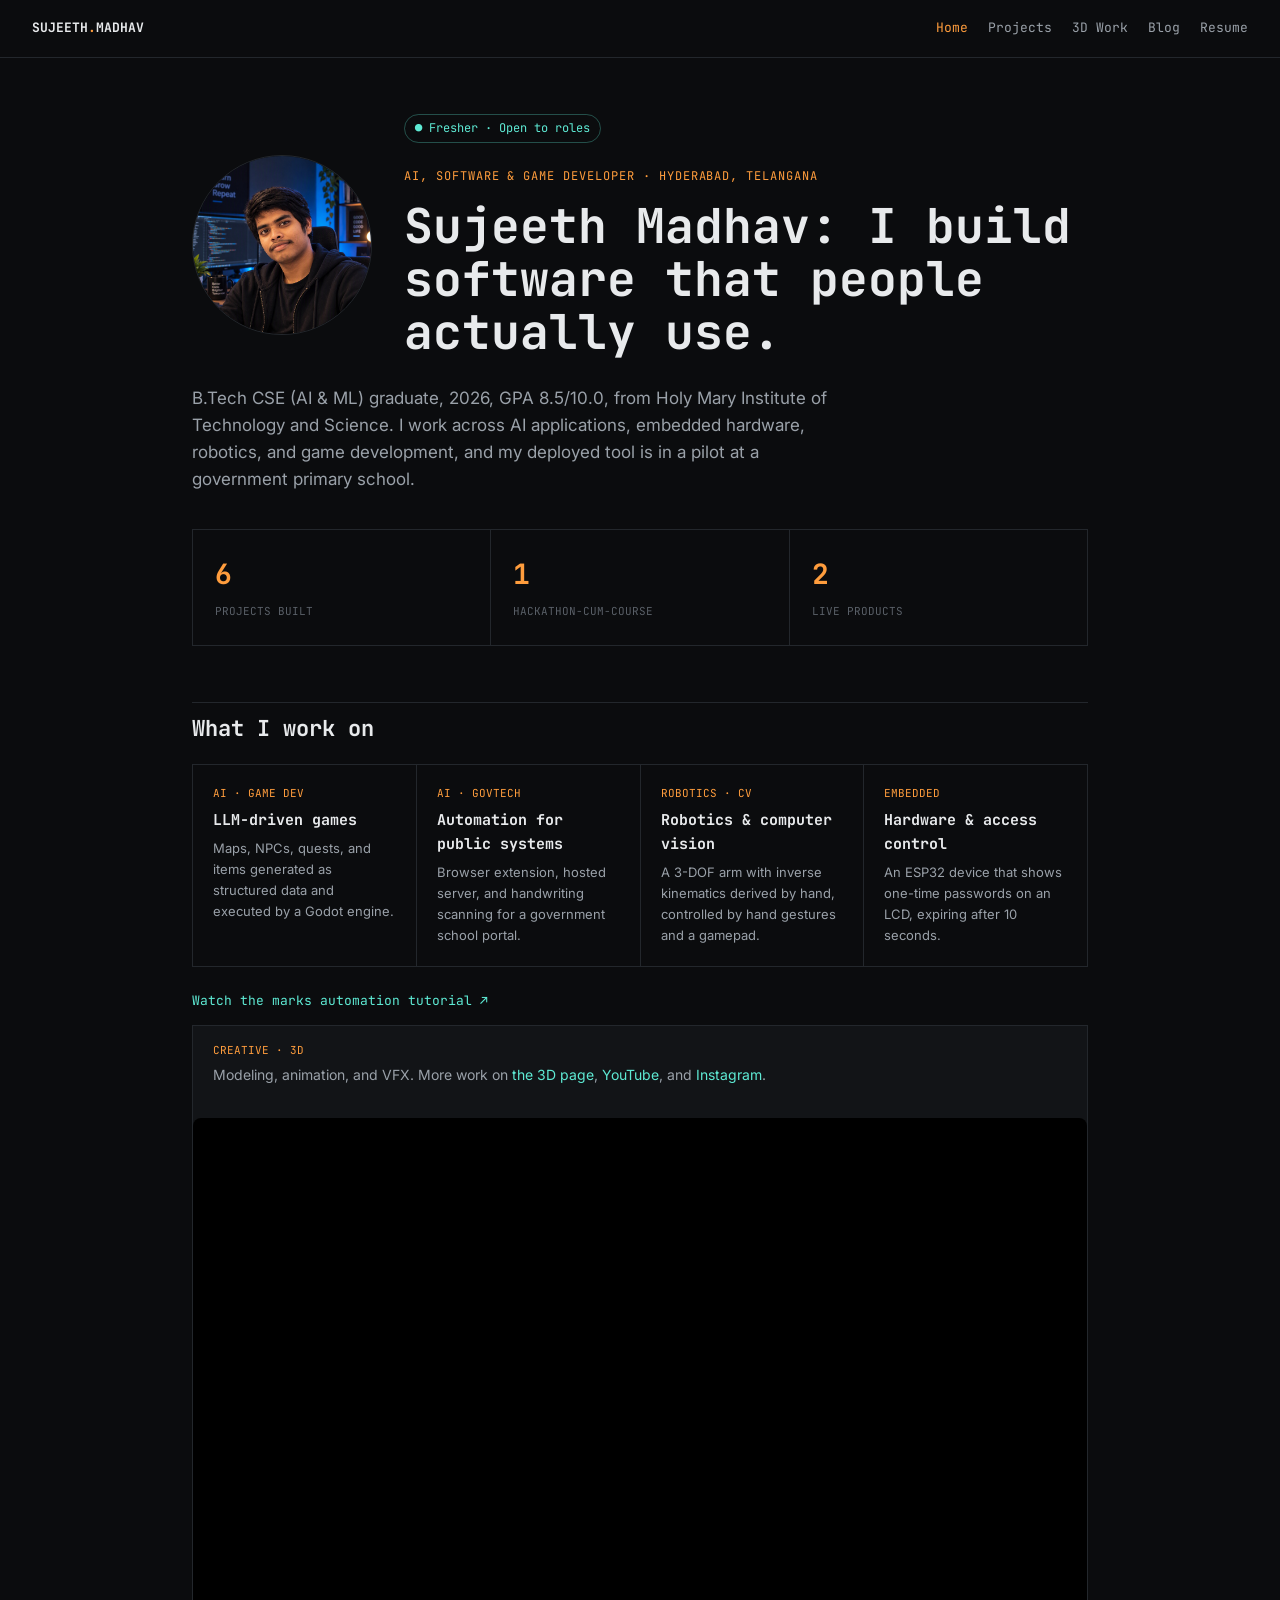
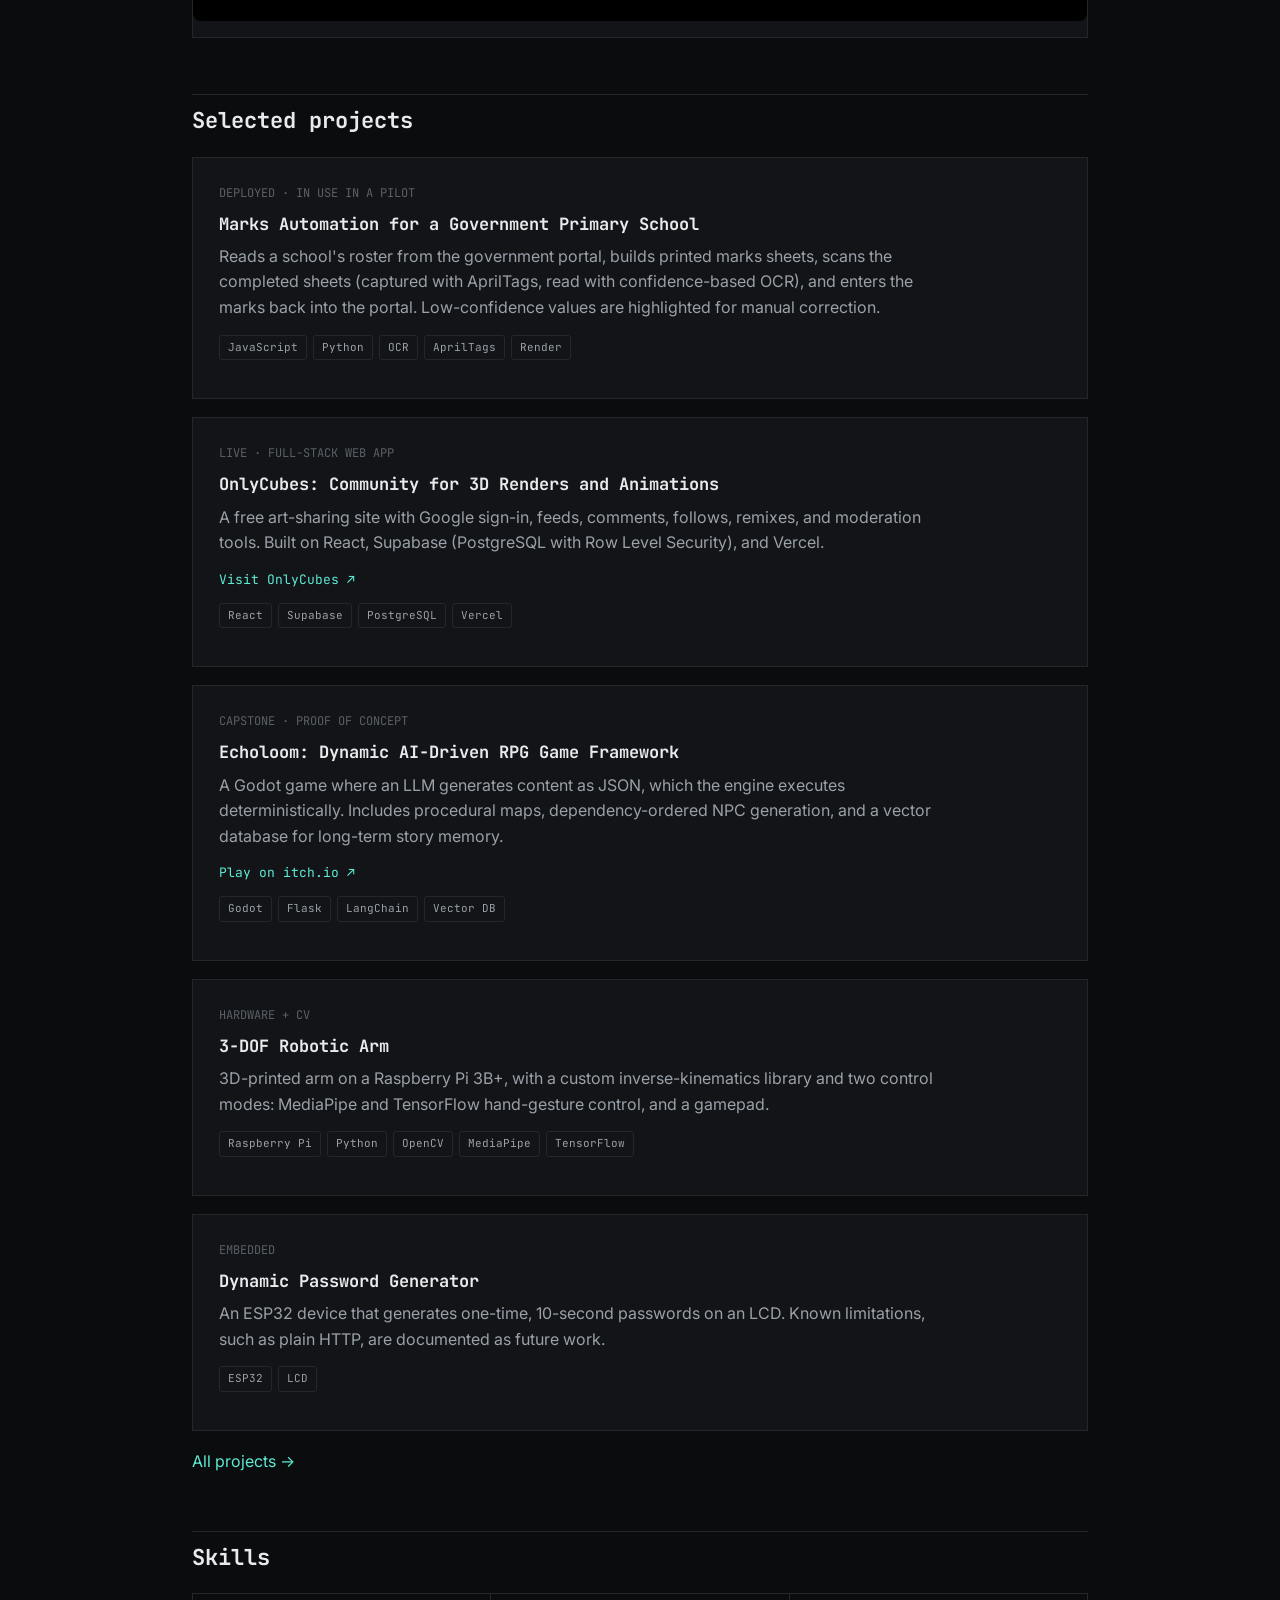
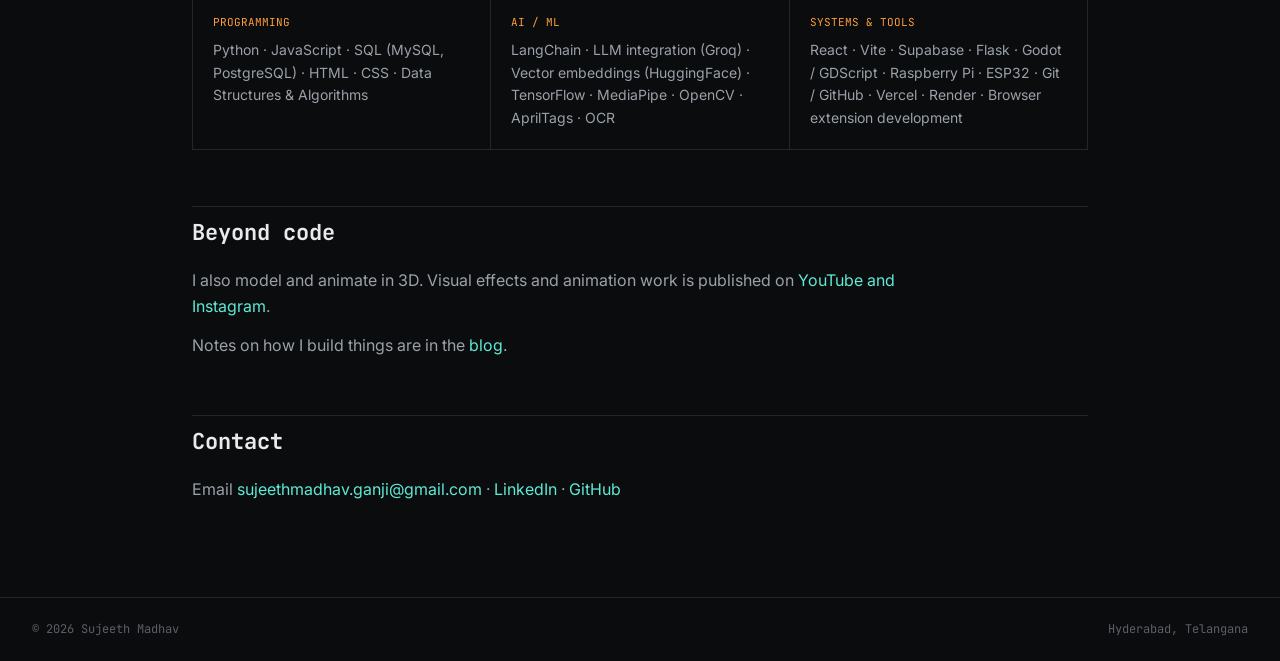
==== commit b6aa768d: "24-11-2026" ====
--- a/index.html
+++ b/index.html
@@ -37,10 +37,10 @@
       "alternateName": ["G. Sujeeth Madhav"],
       "url": "https://www.sujeethmadhav.com/",
       "image": "https://www.sujeethmadhav.com/assets/profile.jpg",
-      "email": "mailto:sujeethmadhav.ganji@gmail.com",
+      "email": "sujeethmadhav.ganji@gmail.com",
       "jobTitle": "AI & Software Developer",
       "description": "Recent B.Tech CSE (AI & ML) graduate building AI applications, robotics, embedded systems, games and 3D animation.",
-      "knowsAbout": ["Artificial intelligence", "Large language models", "Computer vision", "Robotics", "Embedded systems", "Game development", "Godot", "Python", "JavaScript", "Flask", "3D animation"],
+      "knowsAbout": ["Artificial intelligence", "Large language models", "Computer vision", "Robotics", "Embedded systems", "Game development", "Godot", "Python", "JavaScript", "Flask", "React", "Supabase", "3D animation"],
       "alumniOf": { "@type": "CollegeOrUniversity", "name": "Holy Mary Institute of Technology and Science" },
       "address": { "@type": "PostalAddress", "addressLocality": "Hyderabad", "addressRegion": "Telangana", "addressCountry": "IN" },
       "sameAs": [
@@ -85,9 +85,9 @@
   <p class="lead">B.Tech CSE (AI &amp; ML) graduate, 2026, GPA 8.5/10.0, from Holy Mary Institute of Technology and Science. I work across AI applications, embedded hardware, robotics, and game development, and my deployed tool is in a pilot at a government primary school.</p>
 
   <div class="stats">
-    <div class="stat"><b>5</b><span>Projects built</span></div>
+    <div class="stat"><b>6</b><span>Projects built</span></div>
     <div class="stat"><b>1</b><span>Hackathon-cum-course</span></div>
-    <div class="stat"><b>1</b><span>Live tool in use</span></div>
+    <div class="stat"><b>2</b><span>Live products</span></div>
   </div>
 
   <!-- DOMAINS -->
@@ -106,7 +106,7 @@
     <a class="domain" href="projects.html#arm">
       <div class="meta">ROBOTICS · CV</div>
       <h3>Robotics &amp; computer vision</h3>
-      <p>A 3-DOF arm with inverse kinematics derived by hand, controlled by hand tracking and a gamepad.</p>
+      <p>A 3-DOF arm with inverse kinematics derived by hand, controlled by hand gestures and a gamepad.</p>
     </a>
     <a class="domain" href="projects.html#password">
       <div class="meta">EMBEDDED</div>
@@ -136,8 +136,15 @@
   <div class="card">
     <div class="meta">DEPLOYED · IN USE IN A PILOT</div>
     <h3><a href="projects.html#marks">Marks Automation for a Government Primary School</a></h3>
-    <p>Reads a school's roster from the government portal, builds printed marks sheets, scans the completed sheets, and enters the marks back into the portal. Low-confidence values are highlighted for manual correction.</p>
-    <div class="tags"><span class="tag">JavaScript</span><span class="tag">Python</span><span class="tag">OCR</span><span class="tag">Render</span></div>
+    <p>Reads a school's roster from the government portal, builds printed marks sheets, scans the completed sheets (captured with AprilTags, read with confidence-based OCR), and enters the marks back into the portal. Low-confidence values are highlighted for manual correction.</p>
+    <div class="tags"><span class="tag">JavaScript</span><span class="tag">Python</span><span class="tag">OCR</span><span class="tag">AprilTags</span><span class="tag">Render</span></div>
+  </div>
+  <div class="card">
+    <div class="meta">LIVE · FULL-STACK WEB APP</div>
+    <h3><a href="projects.html#onlycubes">OnlyCubes: Community for 3D Renders and Animations</a></h3>
+    <p>A free art-sharing site with Google sign-in, feeds, comments, follows, remixes, and moderation tools. Built on React, Supabase (PostgreSQL with Row Level Security), and Vercel.</p>
+    <div class="links"><a href="https://onlycubes.sujeethmadhav.com">Visit OnlyCubes ↗</a></div>
+    <div class="tags"><span class="tag">React</span><span class="tag">Supabase</span><span class="tag">PostgreSQL</span><span class="tag">Vercel</span></div>
   </div>
   <div class="card">
     <div class="meta">CAPSTONE · PROOF OF CONCEPT</div>
@@ -149,8 +156,8 @@
   <div class="card">
     <div class="meta">HARDWARE + CV</div>
     <h3><a href="projects.html#arm">3-DOF Robotic Arm</a></h3>
-    <p>3D-printed arm on a Raspberry Pi 3B+, with a custom inverse-kinematics library and two control modes: hand tracking and a gamepad.</p>
-    <div class="tags"><span class="tag">Raspberry Pi</span><span class="tag">Python</span><span class="tag">OpenCV</span></div>
+    <p>3D-printed arm on a Raspberry Pi 3B+, with a custom inverse-kinematics library and two control modes: MediaPipe and TensorFlow hand-gesture control, and a gamepad.</p>
+    <div class="tags"><span class="tag">Raspberry Pi</span><span class="tag">Python</span><span class="tag">OpenCV</span><span class="tag">MediaPipe</span><span class="tag">TensorFlow</span></div>
   </div>
   <div class="card">
     <div class="meta">EMBEDDED</div>
@@ -165,15 +172,15 @@
   <div class="skills">
     <div class="skill-group">
       <div class="meta">PROGRAMMING</div>
-      <p>Python · JavaScript · SQL (MySQL) · HTML · Data Structures &amp; Algorithms</p>
+      <p>Python · JavaScript · SQL (MySQL, PostgreSQL) · HTML · CSS · Data Structures &amp; Algorithms</p>
     </div>
     <div class="skill-group">
       <div class="meta">AI / ML</div>
-      <p>LangChain · LLM integration (Groq) · Vector embeddings (HuggingFace) · TensorFlow · OpenCV · AprilTags</p>
+      <p>LangChain · LLM integration (Groq) · Vector embeddings (HuggingFace) · TensorFlow · MediaPipe · OpenCV · AprilTags · OCR</p>
     </div>
     <div class="skill-group">
       <div class="meta">SYSTEMS &amp; TOOLS</div>
-      <p>Flask · Godot / GDScript · Raspberry Pi · ESP32 · Git / GitHub · Browser extension development · Render deployment</p>
+      <p>React · Vite · Supabase · Flask · Godot / GDScript · Raspberry Pi · ESP32 · Git / GitHub · Vercel · Render · Browser extension development</p>
     </div>
   </div>
 
--- a/assets/style.css
+++ b/assets/style.css
@@ -111,4 +111,14 @@
 .hero-text{flex:1;min-width:260px}
 .profile-pic{width:180px;height:180px;object-fit:cover;border:1px solid var(--line);
   border-radius:50%;background:var(--panel);flex-shrink:0}
-@media (max-width:700px){.profile-pic{width:140px;height:140px}}+@media (max-width:700px){.profile-pic{width:140px;height:140px}}
+/* ---- Portfolio content from the database ---- */
+.video-wrap video{position:absolute;inset:0;width:100%;height:100%;object-fit:contain;background:#000}
+.card .cover{width:100%;border-radius:8px;margin:12px 0;display:block}
+.prose-inline{margin-top:10px}
+.prose-inline p{margin:10px 0}
+.prose-inline ul,.prose-inline ol{margin:10px 0 10px 22px}
+.prose-inline li{margin:4px 0}
+.prose-inline h2,.prose-inline h3{margin:18px 0 8px;border:none;padding:0;font-size:17px}
+.muted{color:var(--faint)}
+.current .card{border-color:var(--accent)}
